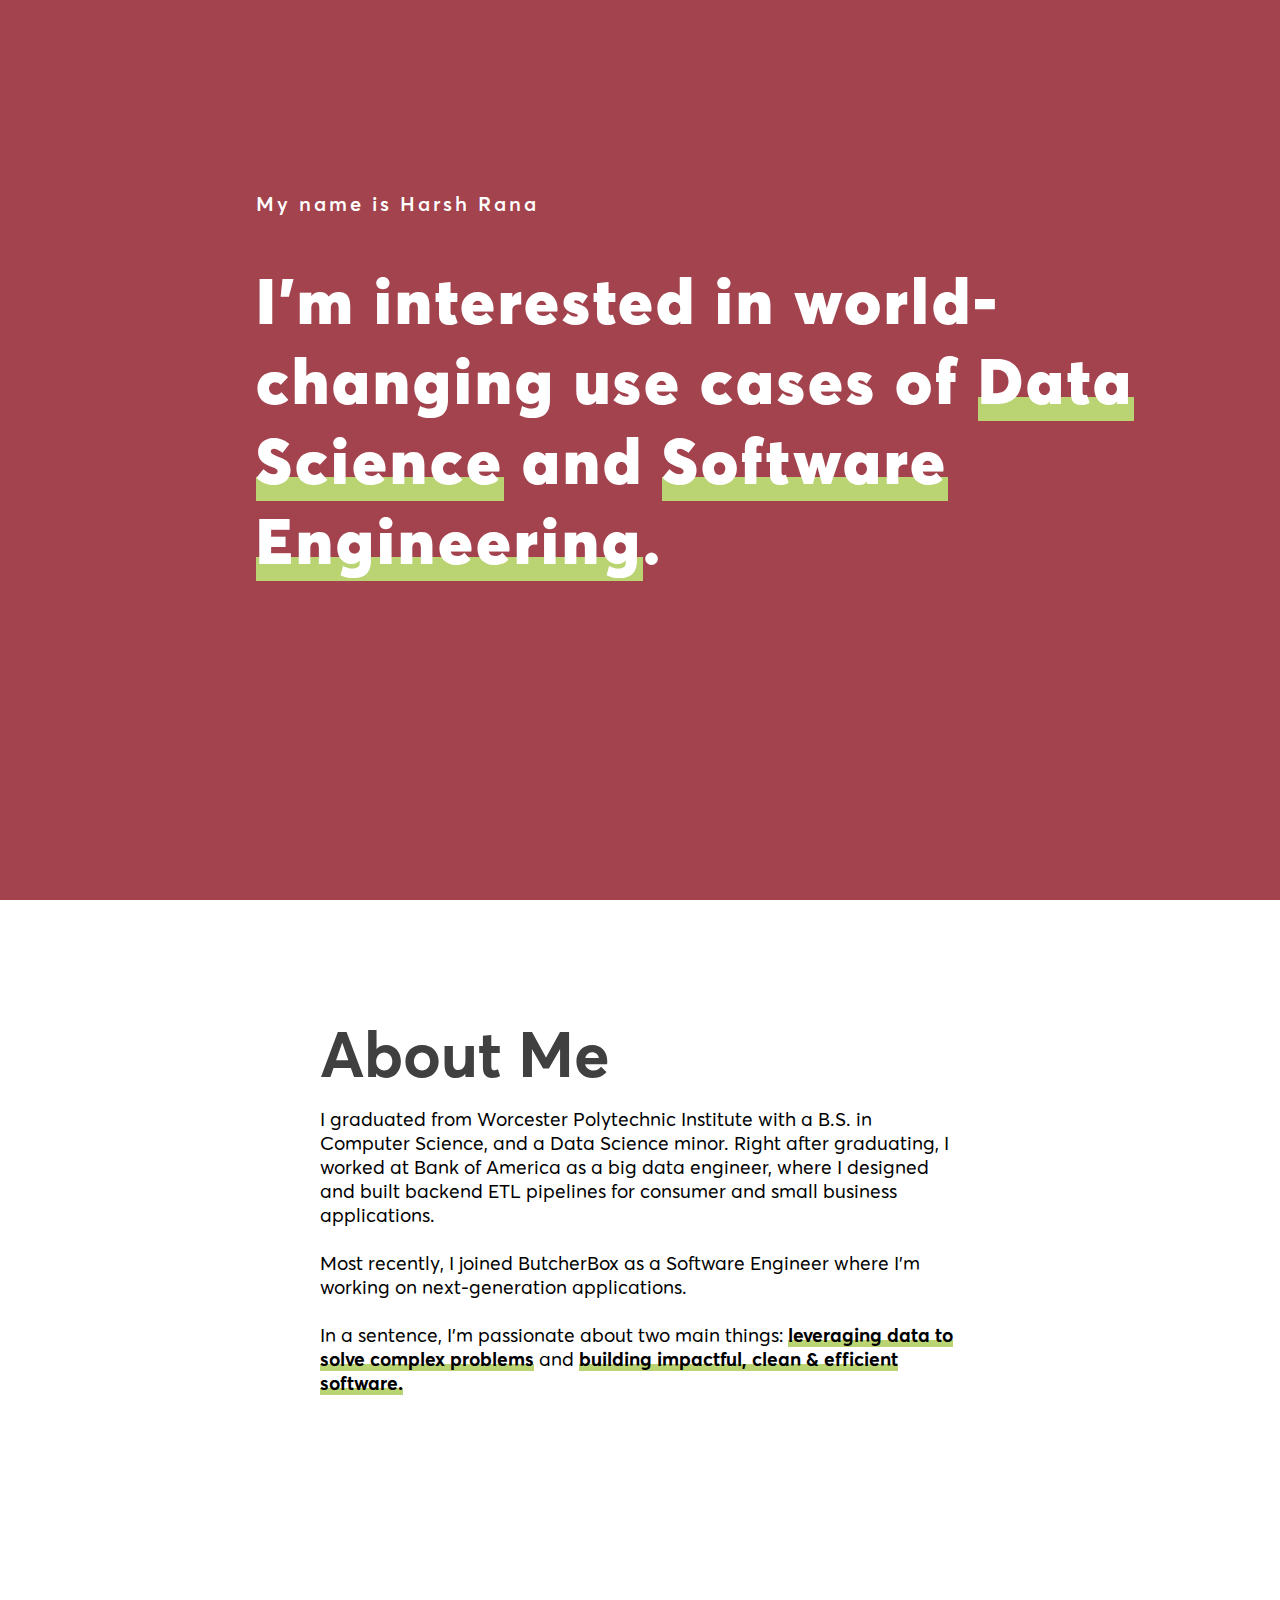
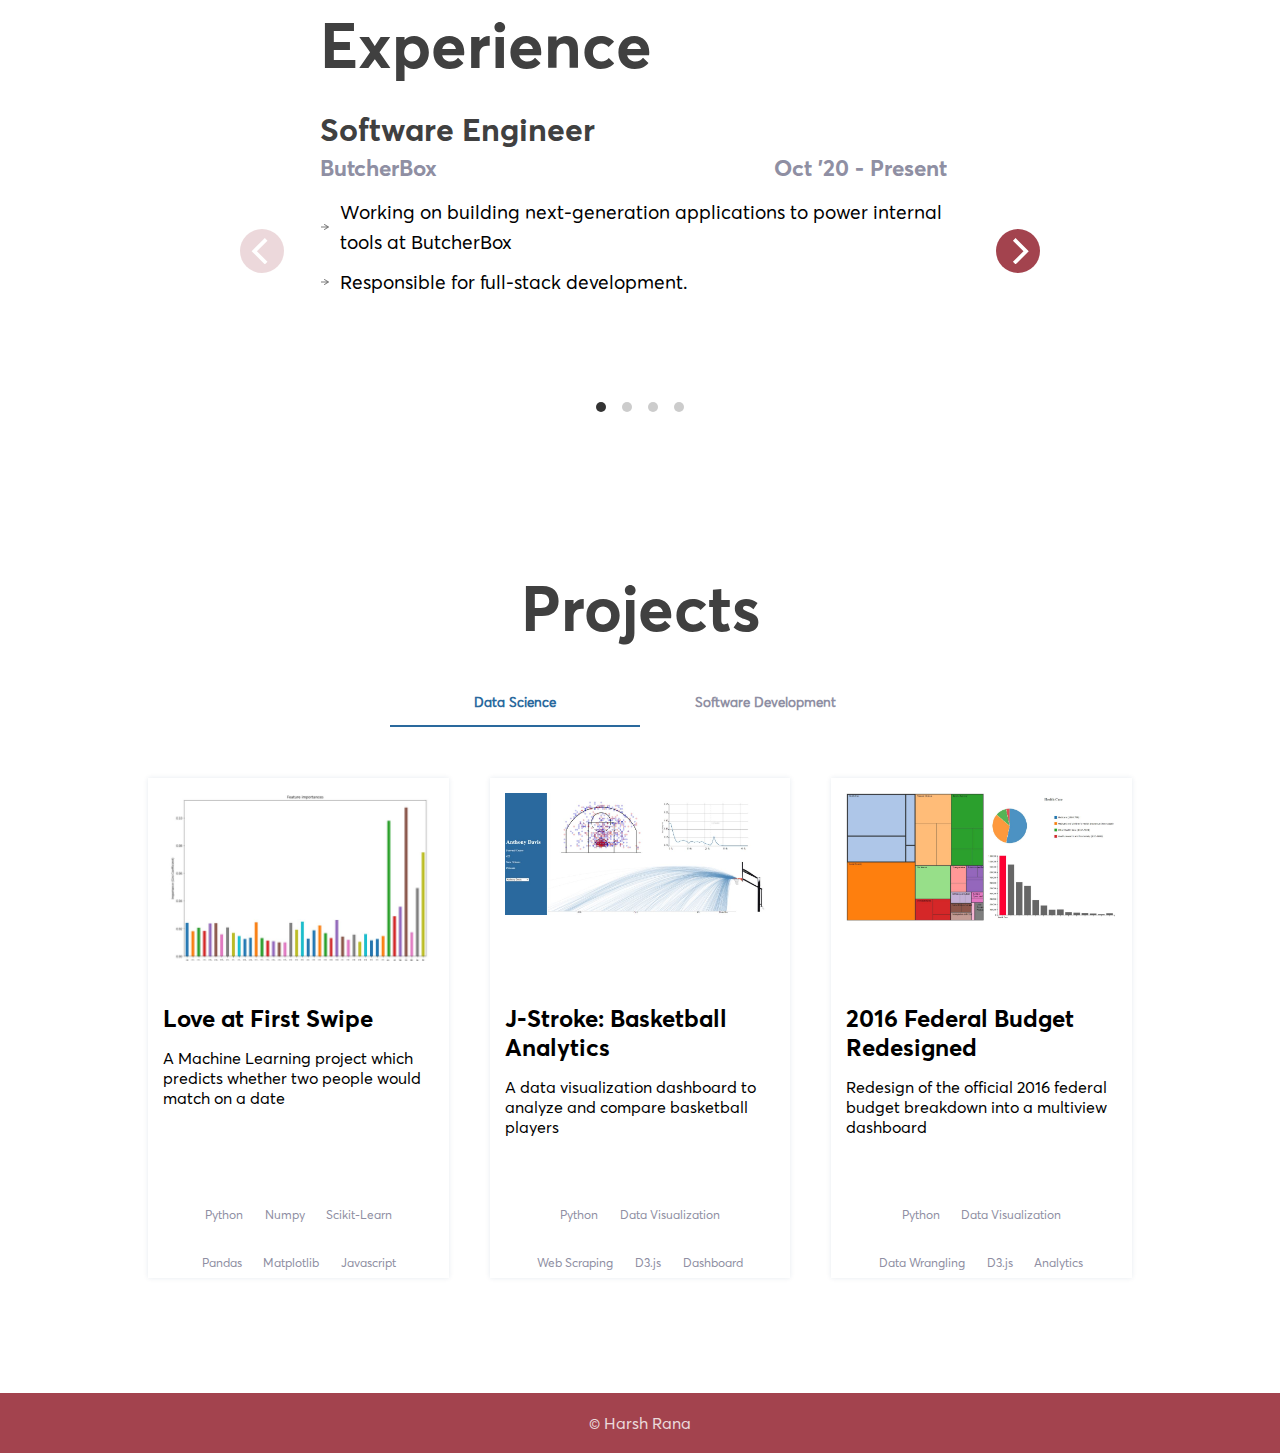
==== index.html @ 965a490b "adding infor to exp" ====
<!doctype html>
<html lang="en">

<head>
    <meta charset="utf-8">
    <meta name="viewport" content="width=device-width, initial-scale=1 , shrink-to-fit=no">
    <meta name="description" content="Personal portfolio website of Harsh Rana">
    <meta name="keywords" content="Harsh Rana">
    <meta name="author" content="Harsh Rana">
    <meta property="og:image" content="./img/harsh_circle_min.jpg">
    <link rel="icon" type="image/png" sizes="32x32" href="favicon-32x32.png">
    <link rel="icon" type="image/png" sizes="16x16" href="favicon-16x16.png">
    <title>
        Harsh Rana
    </title>
    <link rel="stylesheet" href="css/stylesheet.css" type="text/css">
    <link rel="stylesheet" href="css/styles.css" type="text/css">
    <link rel="stylesheet" href="./css/flickity.css" media="screen">

    <!-- Font awesome -->
    <link rel="stylesheet" href="https://use.fontawesome.com/releases/v5.2.0/css/all.css" integrity="sha384-hWVjflwFxL6sNzntih27bfxkr27PmbbK/iSvJ+a4+0owXq79v+lsFkW54bOGbiDQ" crossorigin="anonymous">

    <!-- Fonts -->
    <link href="https://fonts.googleapis.com/css?family=Oswald:300|Raleway&display=swap" rel="stylesheet">
</head>

<body>
    <div class="fixed-nav">
        <ul>
            <li>
                <a href="https://www.linkedin.com/in/harshrana1997/" target="_blank" rel="noopener" aria-label="Visit Harsh's LinkedIn">
                    <i class="fab fa-linkedin fa-icon"></i>
                </a>
            </li>
            <li>
                <a href="https://medium.com/@hr23232323" target="_blank" rel="noopener" aria-label="Visit Harsh's Medium page">
                    <i class="fab fa-medium fa-icon"></i>
                </a>
            </li>
            <li>
                <a href="https://github.com/hr23232323" target="_blank" rel="noopener" aria-label="Visit Harsh's Github page">
                    <i class="fab fa-github fa-icon"></i>
                </a>
            </li>
            <li>
                <a href="mailto:hrana@wpi.edu" target="_blank" rel="noopener" aria-label="Email Harsh">
                    <i class="fas fa-envelope fa-icon"></i>
                </a>
            </li>
        </ul>
    </div>

    <div class="landing-page">
        <div class="landing-content">
            <div class="landing-text">
                <h2>My name is Harsh Rana</h2>

                <h1>I'm interested in world-changing use cases of <span class="highlight-text">Data Science</span> and <span class="highlight-text">Software Engineering</span>.</h1>

            </div>
        </div>
    </div>
    <div class="main">
        <div class="section">
            <div class="content about-section-content">
                <div class="about-text">
                    <h1 class="section-header">About Me</h1>
                    <p>
                        I graduated from Worcester Polytechnic Institute with a B.S. in Computer Science, and a Data Science minor. Right after graduating, I worked at Bank of America as a big data engineer, where I designed and built backend ETL pipelines for consumer and small business applications.
                        <br><br>
                        Most recently, I joined ButcherBox as a Software Engineer where I'm working on next-generation applications. 
                        <br><br>
                        In a sentence, I'm passionate about two main things: <span class="highlight-text-2">leveraging data to solve complex problems</span> and <span class="highlight-text-2">building impactful, clean &amp; efficient software.</span>
                    </p>
                </div>
            </div>
        </div>


        <div class="section">
            <div class="content exp-section-content">
                <h1 class="section-header">Experience</h1>
                <div class="exp-content">
                    <div class="exp-right main-gallery">
                        <div id="exp-1" class="exp-text gallery-cell">
                            <h1>Software Engineer</h1>
                            <div class="job-subheader">
                                <div class="row">
                                    <h2>ButcherBox</h2>
                                </div>
                                <div class="row right">
                                    <h2>Oct '20 - Present</h2>
                                </div>
                            </div>
                            <ul class="custom-list-1">
                                <li>Working on building next-generation applications to power internal tools at ButcherBox</li>
                                <li>Responsible for full-stack development.</li>
                            </ul>
                            <br>
                        </div>
                        <div id="exp-1" class="exp-text gallery-cell">
                            <h1>Big Data Engineer</h1>
                            <div class="job-subheader">
                                <div class="row">
                                    <h2>Bank of America</h2>
                                </div>
                                <div class="row right">
                                    <h2>Jul '19 - Oct '20</h2>
                                </div>
                            </div>
                            <ul class="custom-list-1">
                                <li>Building near real-time and batch data ETL pipelines for public applications</li>
                                <li>Designing backend infrastructures for data volumes of upto 300GB/day</li>
                                <li>Day-to-day technologies: Hadoop, map-reduce, Hive, Sqoop, Spark and Oozie</li>
                            </ul>
                            <br>
                        </div>

                        <div id="exp-2" class="exp-text gallery-cell">
                            <h1>Full Stack Engineer</h1>
                            <div class="job-subheader">
                                <div class="row">
                                    <h2>Worcester Polytechnic Institute</h2>
                                </div>
                                <div class="row right">
                                    <h2>Oct '18 - Jun '19</h2>
                                </div>
                            </div>
                            <ul class="custom-list-1">
                                <li>Redesigned and developed the WPI Global Projects Map (GPM) which resulted in an annual cost decrease of >90%
                                </li>
                                <li>Engineered the backend architecture for a new internal project management tool
                            </ul>
                            <br>
                        </div>

                        <div id="exp-3" class="exp-text gallery-cell">
                            <h1>Systems R&amp;D Engineering Intern</h1>
                            <div class="job-subheader">
                                <div class="row">
                                    <h2>IPG Photonics</h2>
                                </div>
                                <div class="row right">
                                    <h2>May '18 - Aug '18</h2>
                                </div>
                            </div>
                            <ul class="custom-list-1">
                                <li>Modeled a high-interest R&amp;D project that helped cut down throughput time by over 11% and cost by 6%</li>
                                <li>Increased accessibility/usability of machine data by building a centralization tool</li>
                                <li>Built an automatic daily report system for upper management
                                </li>
                            </ul>
                        </div>
                    </div>
                </div>
            </div>
        </div>


        <div class="section">
            <div class="content project-section-content">
                <div class="project-header">
                    <div class="header-text">
                        <h1 class="section-header">Projects</h1>
                    </div>

                    <!--<label class="switch">
                        <input type="checkbox" checked onclick="project_switch()">
                        <div class="slider round">
                            <span class="sd project-options">Software Development</span>
                            <span class="ds project-options">Data Science</span>
                        </div>
                    </label>-->
                    <div class="project-btns">
                        <button class="ds project-options active">Data Science</button>
                        <button class="sd project-options inactive">Software Development</button>
                    </div>


                </div>

                <div class="project-carousel">
                    <div id="ds-projects-div" class="project-row">
                        <div class="project-tile ds-projects" onclick="window.open('https://hr23232323.github.io/love-at-first-swipe/', '_blank');">
                            <div class="project-image">
                                <div class="project-image-content">
                                    <img src="img/projects/love_swipe.JPG" alt="screenshot from data science project website">
                                </div>
                            </div>
                            <div class="project-text">
                                <div class="project-text-content">
                                    <h1>Love at First Swipe</h1>
                                    <p>A Machine Learning project which predicts whether two people would match on a date</p>
                                </div>
                            </div>
                            <div class="project-tags">
                                <div class="project-tags-content">
                                    <div class="tag">Python</div>
                                    <div class="tag">Numpy</div>
                                    <div class="tag">Scikit-Learn</div>
                                    <div class="tag">Pandas</div>
                                    <div class="tag">Matplotlib</div>
                                    <div class="tag">Javascript</div>
                                </div>
                            </div>
                        </div>
                        <div class="project-tile ds-projects" onclick="window.open('https://github.com/hr23232323/j_stroke', '_blank');">

                            <div class="project-image">
                                <div class="project-image-content">
                                    <img src="img/projects/j_stroke.JPG" alt="screenshot from J-stroke website">
                                </div>
                            </div>
                            <div class="project-text">
                                <div class="project-text-content">
                                    <h1>J-Stroke: Basketball Analytics</h1>
                                    <p>A data visualization dashboard to analyze and compare basketball players</p>
                                </div>
                            </div>
                            <div class="project-tags">
                                <div class="project-tags-content">
                                    <div class="tag">Python</div>
                                    <div class="tag">Data Visualization</div>
                                    <div class="tag">Web Scraping</div>
                                    <div class="tag">D3.js</div>
                                    <div class="tag">Dashboard</div>
                                </div>
                            </div>
                        </div>
                        <div class="project-tile ds-projects" onclick="window.open('https://github.com/hr23232323/fed_budget_remix', '_blank');">

                            <div class="project-image">
                                <div class="project-image-content">
                                    <img src="img/projects/fed_budget.JPG" alt="screenshot from budget redesigned project website">
                                </div>
                            </div>
                            <div class="project-text">
                                <div class="project-text-content">
                                    <h1>2016 Federal Budget Redesigned</h1>
                                    <p>Redesign of the official 2016 federal budget breakdown into a multiview dashboard</p>
                                </div>
                            </div>
                            <div class="project-tags">
                                <div class="project-tags-content">
                                    <div class="tag">Python</div>
                                    <div class="tag">Data Visualization</div>
                                    <div class="tag">Data Wrangling</div>
                                    <div class="tag">D3.js</div>
                                    <div class="tag">Analytics</div>
                                </div>
                            </div>
                        </div>
                    </div>

                    <div id="sd-projects-div" class="project-row">

                        <div class="project-tile sd-projects" onclick="window.open('https://projectcentersmap.wpi.edu/', '_blank');">
                            <div class="project-image">
                                <div class="project-image-content">
                                    <img src="img/projects/wpi_global_map.JPG" alt="WPI Global Project Map photo">
                                </div>
                            </div>
                            <div class="project-text">
                                <div class="project-text-content">
                                    <h1>WPI Global Projects Map</h1>
                                    <p>A web application which highlights WPI's project centers across the world</p>
                                </div>
                            </div>
                            <div class="project-tags">
                                <div class="project-tags-content">
                                    <div class="tag">HTML</div>
                                    <div class="tag">CSS</div>
                                    <div class="tag">JavaScript</div>
                                    <div class="tag">PHP</div>
                                </div>
                            </div>
                        </div>
                        <div class="project-tile sd-projects" onclick="window.open('https://wpi-exp.netlify.com/', '_blank');">
                            <div class="project-image">
                                <div class="project-image-content">
                                    <img src="img/projects/human_exp.JPG" alt="Screenshot from human-computer interaction experiment website">
                                </div>
                            </div>
                            <div class="project-text">
                                <div class="project-text-content">
                                    <h1>Human Perception Experiment</h1>
                                    <p>Recreation of Cleveland and McGill's experiment about human perception in data visualization</p>
                                </div>
                            </div>
                            <div class="project-tags">
                                <div class="project-tags-content">
                                    <div class="tag">HTML</div>
                                    <div class="tag">CSS</div>
                                    <div class="tag">JavaScript</div>
                                    <div class="tag">Python</div>
                                    <div class="tag">R</div>
                                    <div class="tag">D3.js</div>
                                    <div class="tag">Statistics</div>
                                </div>
                            </div>
                        </div>
                        <div class="project-tile sd-projects" onclick="window.open('https://github.com/hr23232323/WorkoutBuddy', '_blank');">

                            <div class="project-image">
                                <div class="project-image-content">
                                    <img src="img/projects/workout_buddy.JPG" alt="screenshot from workout buddy website">
                                </div>
                            </div>
                            <div class="project-text">
                                <div class="project-text-content">
                                    <h1>Workout Buddy</h1>
                                    <p>A website to help people create and keep track of workouts</p>
                                </div>
                            </div>
                            <div class="project-tags">
                                <div class="project-tags-content">
                                    <div class="tag">HTML</div>
                                    <div class="tag">CSS</div>
                                    <div class="tag">JavaScript</div>
                                    <div class="tag">NodeJS</div>
                                    <div class="tag">SQLite</div>
                                </div>
                            </div>
                        </div>
                    </div>


                </div>
            </div>
        </div>
        <div class="section footer">
            <p><span class="copy">&copy;</span> Harsh Rana </p>
        </div>


    </div>
</body>
<script src="./js/flickity.pkgd.min.js"></script>
<script src="./js/scripts_main.js"></script>

</html>
---- css/stylesheet.css ----
:root {
    /*  Colors   */
    --p-color: hsl(15, 89%, 60%);
    --p-color-d: hsl(15, 95%, 20%);
    --p-color-l: hsl(15, 80%, 80%);
    --p-color-d-m: hsl(15, 92%, 40%);
    --p-color-l-m: hsl(15, 85%, 70%);

    /*  Greys   */
    --p-grey: hsl(15, 5%, 60%);
    --p-grey-d: hsl(15, 6%, 20%);
    --p-grey-l: hsl(15, 3%, 80%);
    --p-grey-d-m: hsl(15, 6%, 40%);
    --p-grey-l-m: hsl(15, 4%, 70%);

    /*  Sizes  */
    --p-size: 16px;
    --p-size-b: 20px;
    --p-size-s: 12px;
    --p-size-b-m: 18px;
    --p-size-s-m: 14px;
    --p-size-b-2: 24px;
    --p-size-s-2: 10px;

    /*  REAL    */
    --text-primary: hsl(240, 10%, 20%);
    --text-primary: hsl(0, 0%, 25%);
    --text-blue: hsl(207, 58%, 39%);
    --text-secondary: hsl(240, 10%, 60%);
    --text-highlight: hsl(54, 94%, 64%);
    --text-highlight: hsl(76, 53%, 64%);
    --text-light: hsl(120, 50%, 100%);
    --text-hover: hsl(120, 50%, 70%);

    /*  BG  */
    --bg-primary: hsl(240, 10%, 100%);
    --bg-secondary: hsl(353, 42%, 45%);
    --bg-footer: hsla(353, 42%, 45%, 100%);
    --bg-light: hsl(240, 0%, 100%);
    --bg-grey: hsl(240, 10%, 80%);
}

@font-face {
    font-family: 'AvertaQuibi-Black';
    src: url('../static/AvertaQuibi-Black.woff2') format('woff2')
}

@font-face {
    font-family: 'AvertaQuibi-Bold';
    src: url('../static/AvertaQuibi-Bold.woff2') format('woff2')
}

@font-face {
    font-family: 'AvertaQuibi-Regular';
    src: url('../static/AvertaQuibi-Regular.woff2') format('woff2')
}

@font-face {
    font-family: 'AvertaQuibi-Semibold';
    src: url('../static/AvertaQuibi-Semibold.woff2') format('woff2')
}
---- css/styles.css ----
body,
* {
    margin: 0;
    font-family: 'AvertaQuibi-Regular', Helvetica, sans-serif;
    box-sizing: border-box;
}


h1,
h2,
h3,
h4,
h5,
h6 {
    font-family: 'AvertaQuibi-Bold', Helvetica, sans-serif;
}


/* -------------------------------------------Basic Layouting*/

.main {
    display: flex;
    flex-direction: column;
    height: 100%;
}

.landing-page {
    height: 100vh;
    width: 100%;
    display: flex;
    flex-direction: row;
}

.section {
    width: 100%;
    display: flex;
    flex-direction: row;
}

.landing-content {
    flex-basis: 0;
    flex-grow: 4;
    display: flex;
    flex-direction: column;
    background-color: var(--bg-secondary);
}

.content {
    width: 70%;
    margin: 0 auto;
    margin-bottom: 100px;
    /*box-shadow: 12px 12px 0px -6px hsl(210, 91%, 22%);*/
}


/* -------------------------------------------Landing Image*/
.landing-image {
    display: none;
    flex-basis: 0;
    flex-grow: 1;
    text-align: right;
}

.landing-image img {
    height: 100%;
}

/* -------------------------------------------Landing Text*/


.landing-text {
    width: 70%;
    margin: auto auto;
    margin-left: 20%;
    padding-bottom: 10%;
}


.landing-text h1 {
    font-size: 4rem;
    color: var(--text-light);
    font-family: 'AvertaQuibi-Black', sans-serif;
    letter-spacing: 3px;
}

.landing-text h2 {
    font-size: 20px;
    color: var(--text-light);
    letter-spacing: 3px;
    margin-bottom: 5%;
    font-family: 'AvertaQuibi-Semibold', sans-serif;
}

.highlight-text {
    display: inline;
    background-image: linear-gradient(var(--bg-secondary) 70%, var(--text-highlight) 30%);
    font-family: 'AvertaQuibi-Black', sans-serif;

}

.highlight-text-2 {
    display: inline;
    background-image: linear-gradient(var(--bg-primary) 70%, var(--text-highlight) 30%);
    font-family: 'AvertaQuibi-Bold', sans-serif;

}



/* -------------------------------------------Fixed Nav*/

.fixed-nav {
    position: fixed;
    height: 100vh;
    bottom: 0;
    left: 50px;
    /*Vertical Centering*/
    display: flex;
    flex-direction: column;
    z-index: 10000;
}

.fixed-nav ul {
    list-style-type: none;
    margin: auto;
    padding: 0;
}


.fixed-nav ul li {
    font-size: 24px;
    margin: 5px;
    margin-bottom: 30px;
    margin-top: 30px;
}

.fixed-nav ul li:hover {
    transition: 0.2s linear;
    transform: translatey(-3px);
}

.fixed-nav ul li a {
    color: var(--bg-primary);
    text-decoration: none;
}

.fixed-nav ul li:hover a {
    color: var(--text-hover);
}


/* ------------------------------------------- Common Sections Visuals */
.section {
    background-color: var(--bg-primary);
}

.content {
    background-color: var(--bg-light);
    padding: 5% 10%;
}


.section-header {
    color: var(--text-primary);
    margin-bottom: 1%;
    padding-bottom: 1%;
    font-size: 4rem;
}


/* ------------------------------------------- About Section */


.about-section-content {
    margin-top: 50px;
    display: flex;
    flex-direction: column;
    align-items: center;
    justify-content: center;
    margin-bottom: 50px;
}

.about-image {
    height: 300px;
    flex-basis: 0;
    flex-grow: 1;
    display: flex;
    align-items: center;
    justify-content: center;
    margin-left: 10%;
    margin-right: -100px;
}

.about-image img {
    width: 300px;
    border-radius: 50%;
}


.about-text {
    flex-basis: 0;
    flex-grow: 3;
}

.about-text p {
    padding-bottom: 5%;
    font-size: 1.2rem;
}

.about-lists {
    display: flex;
    flex-direction: row;
}

.about-word-cloud {
    display: flex;
    align-items: center;
    justify-content: center;
    flex-basis: 0;
    flex-grow: 2;
}

.about-word-cloud img {
    width: 100%;
}

.list {
    flex-basis: 0;
    flex-grow: 1;
}

.custom-list {
    list-style: none;
    padding-left: 0;
}

.custom-list li {
    position: relative;
    padding-left: 20px;
    line-height: 30px;
}

.custom-list li:before {
    content: '';
    width: 10px;
    height: 10px;
    position: absolute;
    background-image: url('../img/bullet_4.png');
    background-size: cover;
    background-position: center;
    left: 0;
    top: 50%;
    transform: translateY(-50%);
}

.custom-list-1 {
    list-style: none;
    padding-left: 0;
}

.custom-list-1 li {
    position: relative;
    padding-left: 20px;
    line-height: 30px;
}

.custom-list-1 li:before {
    content: '';
    width: 10px;
    height: 10px;
    position: absolute;
    background-image: url('../img/bullet_4.png');
    background-size: cover;
    background-position: center;
    left: 0;
    top: 50%;
    transform: translateY(-50%);
}





/* ------------------------------------------- Experience Section */


.exp-content {
    display: flex;
    flex-direction: row;
    justify-content: center;
    align-content: center;
}

.exp-section-content {}

.exp-left {
    flex-basis: 0;
    flex-grow: 3;
    display: flex;
}


.exp-right {
    flex-basis: 0;
    flex-grow: 7;
    transition: all 1s;
    padding: 2% 2% 2% 0;
}


.exp-text h1 {
    color: var(--text-primary);
    margin-bottom: 5px;
}

.exp-text h2 {
    color: var(--text-secondary);
    font-weight: normal;
}

.job-subheader {
    display: flex;
    flex-direction: row;
    margin-bottom: 15px;
}

.job-subheader .row {
    flex-basis: 0;
    flex-grow: 1;
}

.job-subheader .right {
    text-align: right;

}

.job-subheader .row h2 {
    font-size: 1.4em;
}



.exp-list {
    list-style: none;
    padding: 0;
    height: 100%;
}

#list-mobile {
    display: none;
}

#list-mobile li {
    display: inline;
}

.exp-list li {
    margin: 33% 0;
    list-style-type: none;
    color: var(--bg-grey);
    cursor: pointer;
    transition: transform .3s ease-out;
    padding-left: 5px;
}

.exp-list li.active {
    font-weight: bold;
    color: var(--text-secondary);
    transform: scale(1.1);
    border-left: solid 2px var(--text-secondary);
}

.exp-list li:not(.active):hover {
    color: var(--text-secondary);
    padding-left: 4px;
    border-left: solid 1px var(--text-secondary);
}


.exp-text {
    transition: opacity 1s;
    overflow: hidden;
    width: 100%;
}

.exp-text.inactive {
    height: 0;
    opacity: 0;
    position: absolute;
    left: 9999px;
}

.exp-text li {
    margin-bottom: 10px;
}

.exp-content .flickity-button {
    background-color: var(--bg-secondary);
    color: var(--text-light);
}

.exp-content .flickity-button:hover {
    background-color: var(--bg-secondary);
    color: var(--text-light);
    opacity: 0.9;
}

.custom-list-1 {
    font-size: 1.2rem;
}

/* ------------------------------------------- Project Section */

.project-header .section-header {
    margin-bottom: 2%;
}

.project-section-content {
    width: 100%;
    background-color: var(--bg-primary);
    margin-bottom: 0;
    overflow-x: hidden;
    padding-top: 0;
}

.project-header {
    text-align: center;
}

.header-text {
    display: flex;
    flex-direction: row;
    justify-content: center;
    align-content: center;
}


.project-row {
    display: flex;
    flex-direction: row;
    width: 100%;
}

.project-tile {
    flex-basis: 0;
    flex-grow: 1;
    margin: 5% 2%;
    display: flex;
    flex-direction: column;
    box-sizing: border-box;
    background: var(--bg-light);
    box-shadow: 0px 0px 5px 0px hsla(210, 91%, 22%, 0.1);
    height: 500px;
    cursor: pointer;
}

.project-tile:hover {
    box-shadow: 0px 0px 7px 5px hsla(210, 91%, 22%, 0.1);
}


.project-image {
    flex-basis: 0;
    flex-grow: 4;
    min-height: 0;
}

.project-text {
    flex-basis: 0;
    flex-grow: 4;
    min-height: 0;
}

.project-tags {
    flex-basis: 0;
    flex-grow: 1.5;
    min-height: 0;
    display: flex;
    flex-direction: row;
    justify-content: center;
    align-content: center;
}

.project-image-content {
    max-height: 80%;
    margin: 5%;
    overflow-y: hidden;
}

.project-text-content {
    padding: 5%;
}

.project-text-content h1 {
    font-size: 1.5em;
    margin-bottom: 15px;
}

.project-text-content p {
    margin-bottom: 2%;
}


.project-image img {
    max-width: 100%;
}


.project-tags-content {
    display: flex;
    flex-direction: row;
    flex-flow: row wrap;
    width: 90%;
    align-items: center;
    align-content: space-between;
    justify-content: center;
}

.tag {
    padding: 2% 3%;
    margin: 1%;
    border-radius: 15px;
    text-align: center;
    color: var(--text-secondary);
    font-size: 12px;
    box-sizing: border-box;
}

.tag:hover {
    background: var(--bg-grey);
    color: var(--text-light);
    cursor: default;
}

.help-text {
    justify-content: center;
    text-align: center;
    color: var(--text-secondary);
}


/*--------------PROJECT SWITCH-----------------*/

.project-btns {
    font-size: 0;
}

button:focus {
    outline: 0;
}

.project-btns button {
    background-color: var(--bg-primary);
    border: none;
    color: var(--text-secondary);
    padding: 15px;
    width: 250px;
    text-align: center;
    text-decoration: none;
    border-bottom: solid 2px var(--bg-primary);
    transition: all 0.2s;
    font-weight: bold;
}

.project-btns .inactive:hover {
    color: var(--p-grey-l-m);
    cursor: pointer;
}

.project-btns .active {
    background-color: var(--bg-primary);
    color: var(--text-blue);
    border-bottom: solid 2px var(--text-blue);
}



/*-----------------Div Setup-------------*/
.project-carousel {
    display: flex;
    flex-direction: row;
    width: 200%;
}

#sd-projects-div {
    transform: translateX(200%);
}

/*------------------FOOTER----------------*/
.footer {
    align-items: center;
    justify-content: center;
    flex-direction: column;
    background-color: var(--bg-footer);
    color: var(--text-light);

}

.footer p {
    margin: 20px;
    opacity: 80%;
}

.footer .copy {
    font-size: 16px;
}




/*--------------------------------- MOBILE ---------------------*/


@media screen and (max-width:500px) {

    /*---------NAV------------*/
    .fixed-nav {
        left: 15px;
    }

    .fixed-nav ul li {
        font-size: 16px;
    }

    /*---------Landing------------*/
    .landing-text {
        width: 75%;
        margin-left: 18%;
    }

    .landing-text h2 {
        font-size: 1rem;
    }

    .landing-text h1 {
        font-size: 2.4rem;
        letter-spacing: 1px;
    }

    .section-header {
        font-size: 2.2rem;
    }

    /*--------About---------------*/
    .about-section-content {
        padding: 5% 5%;
        flex-direction: column;
        margin-top: 100px;
    }

    .about-text {
        order: 2;
    }

    .about-image {
        order: 1;
        margin: 0;
        margin-top: -100px;
        display: block;
    }

    .about-image img {
        width: 200px;
    }

    .about-lists {
        flex-direction: column;
    }

    .list {
        box-sizing: border-box;
        padding: 1%;
    }

    .custom-list li {
        line-height: 20px;
        margin-bottom: 15px;
    }

    /*---------Experience*/
    .exp-section-content {
        width: 100%;
        padding: 5% 16%;
    }

    .exp-left {
        display: block;
    }

    .exp-right {
        padding: 0%;
    }

    .exp-content {
        display: flex;
        flex-direction: column;
    }

    #list-wide {
        display: none;
    }

    #list-mobile {
        display: flex;
        flex-direction: row;
        width: 100%;
        margin: 10px 0;
    }

    #list-mobile li {
        flex-basis: 0;
        flex-grow: 1;
        margin: 10px 0;
        text-align: center;
        font-size: 1.5em;
        padding-left: 0px;
        padding-bottom: 10px;
        transition: font-size 0.5s;
    }


    #list-mobile li.active {
        border-left: none;
        border-bottom: solid 2px var(--text-secondary);
        transform: none;
    }

    #list-mobile li:not(.active):hover {
        border-left: none;
        border-bottom: solid 1px var(--text-secondary);
    }

    .job-subheader .row h2 {
        font-size: 1.1em;
    }

    .exp-text h1 {
        font-weight: normal;
        font-size: 1.5em;
    }

    .exp-content .flickity-prev-next-button.previous {
        display: none;
    }

    .exp-content .flickity-prev-next-button.next {
        display: none;
    }


    /*-----Projects------*/
    .project-carousel {
        height: 1500px;
    }

    .project-row {
        flex-direction: column;
    }

    .project-tile {
        margin: 5% 5%;
    }

    .project-btns button {
        width: 100px;
    }


}
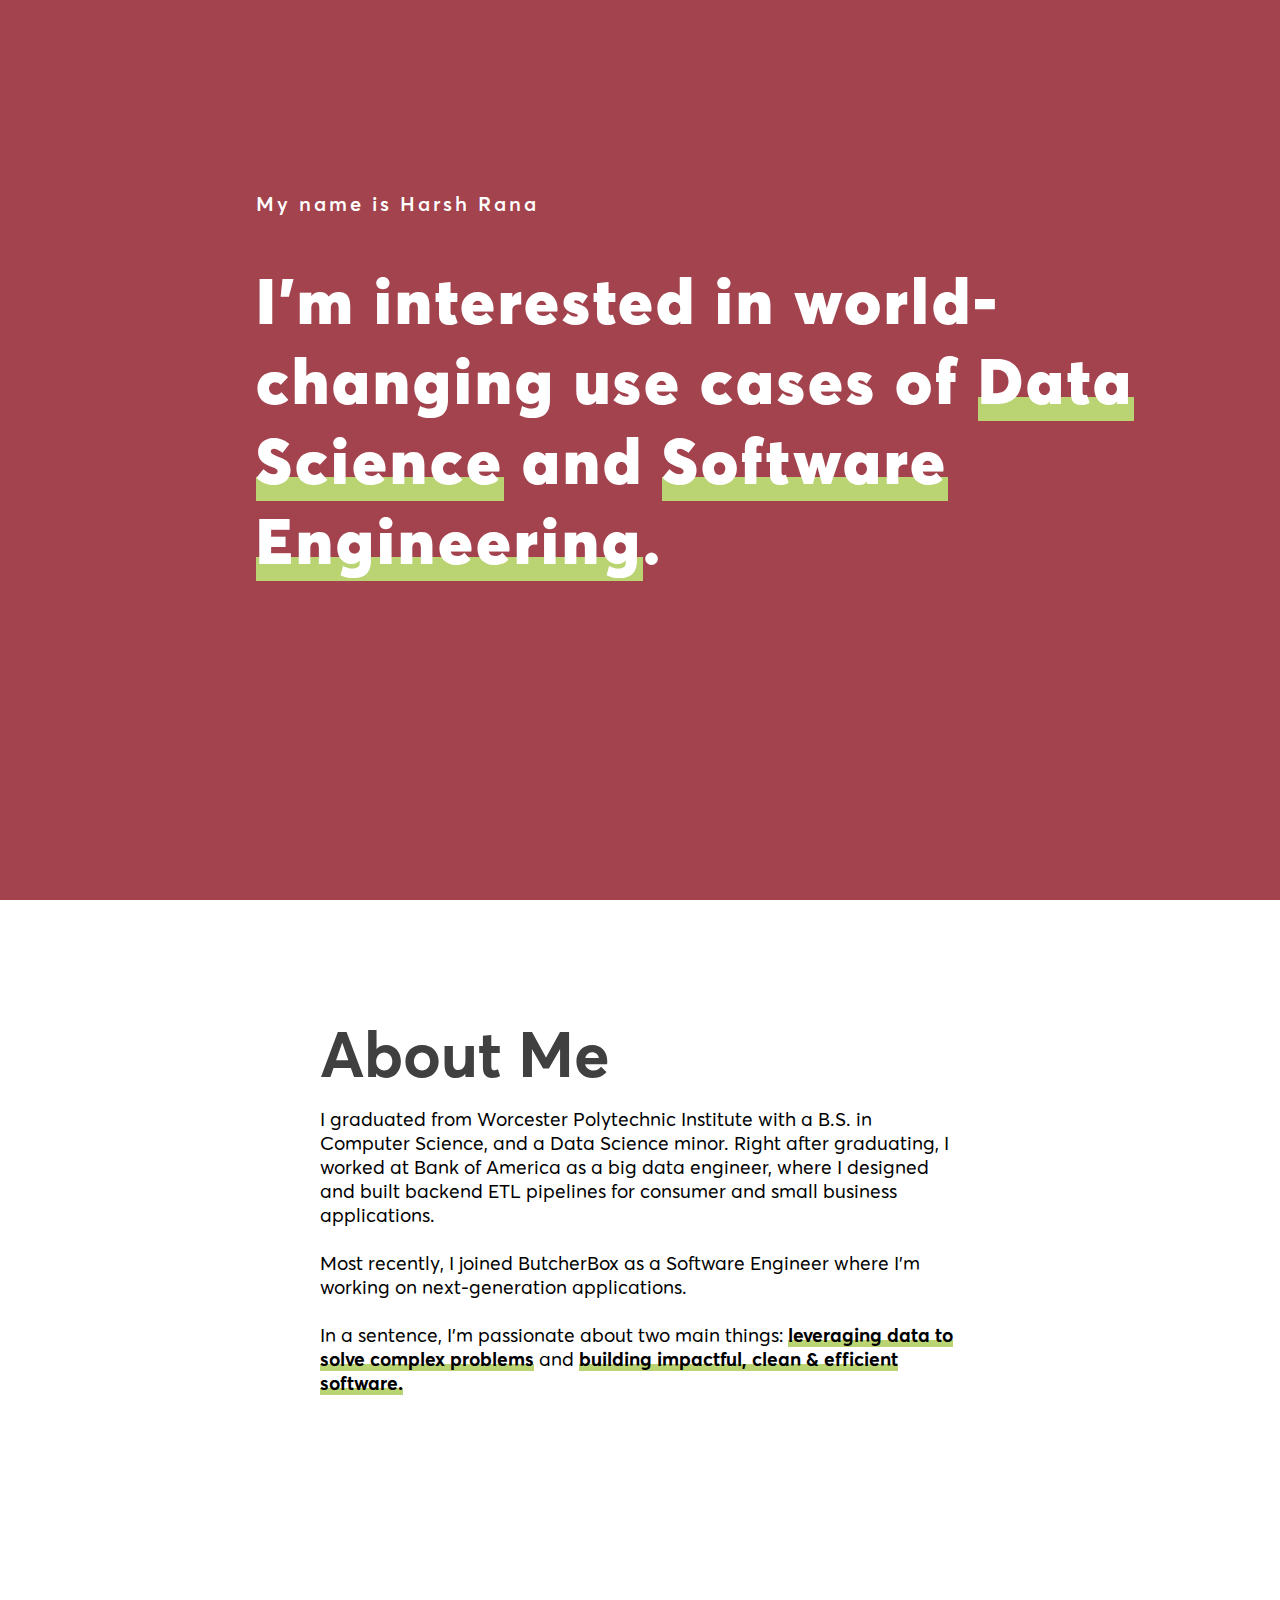
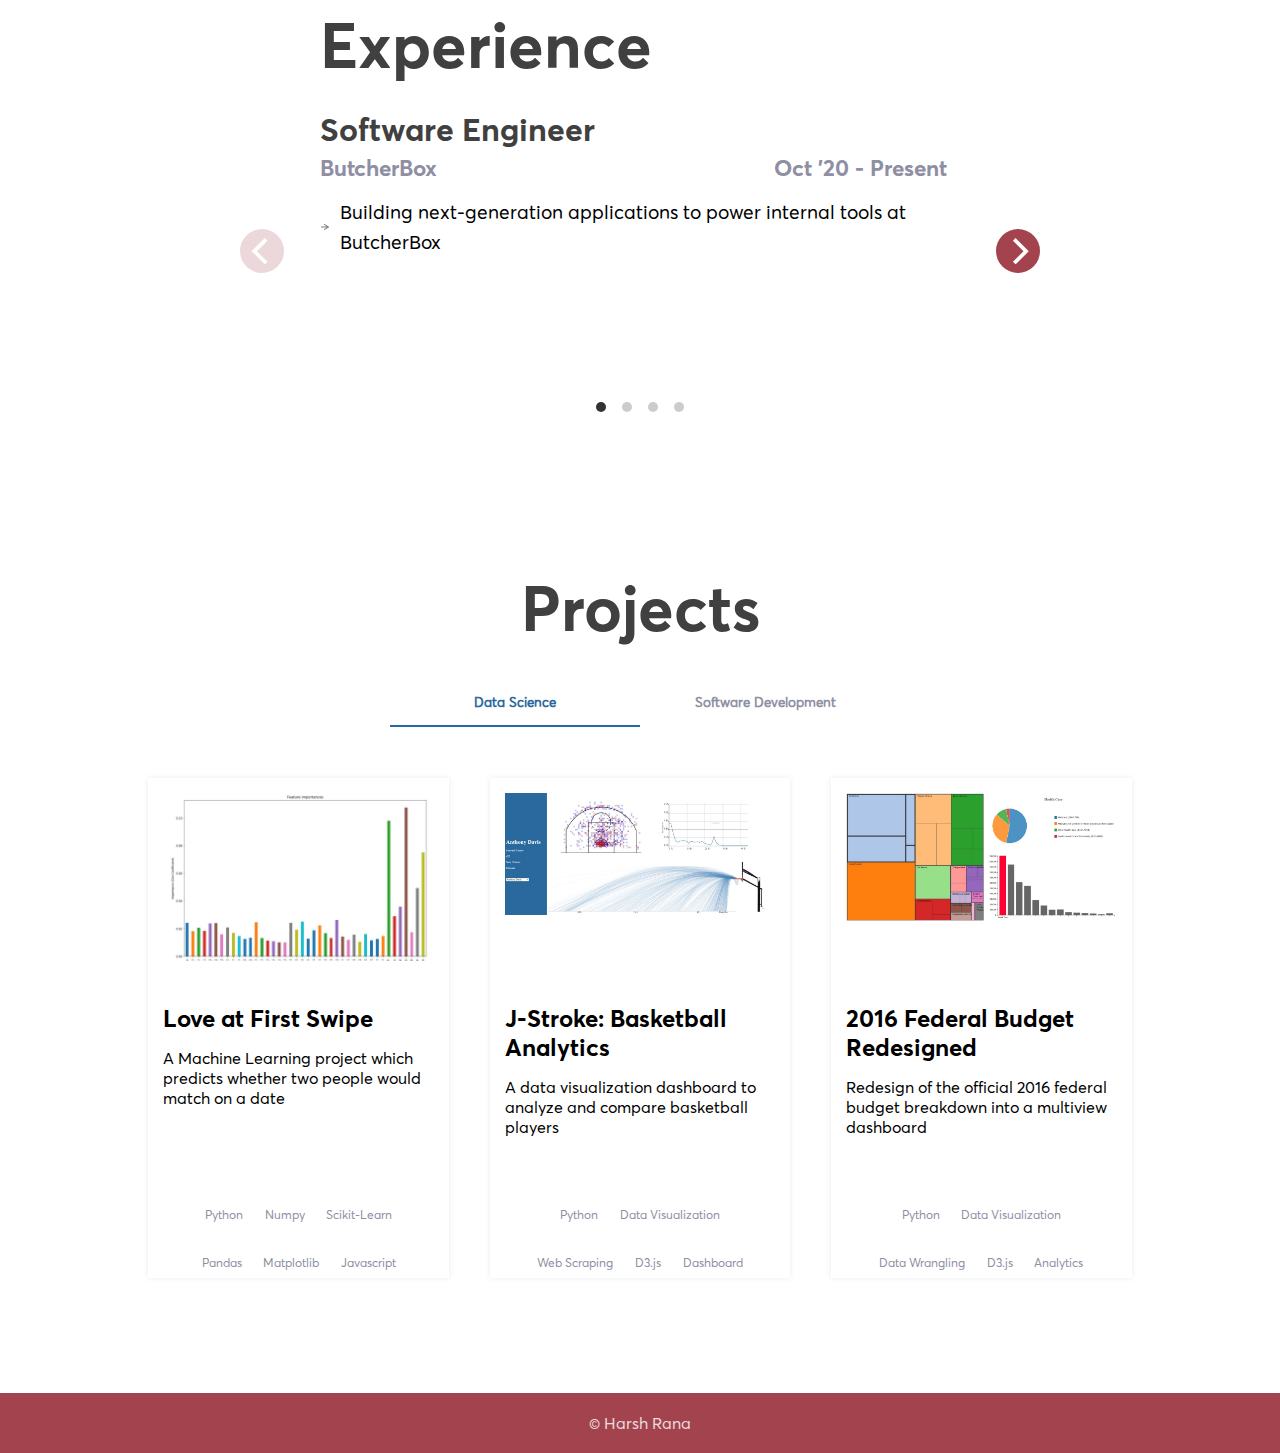
==== commit 03ab5710: "finished exp" ====
--- a/index.html
+++ b/index.html
@@ -93,8 +93,7 @@
                                 </div>
                             </div>
                             <ul class="custom-list-1">
-                                <li>Working on building next-generation applications to power internal tools at ButcherBox</li>
-                                <li>Responsible for full-stack development.</li>
+                                <li>Building next-generation applications to power internal tools at ButcherBox</li>
                             </ul>
                             <br>
                         </div>
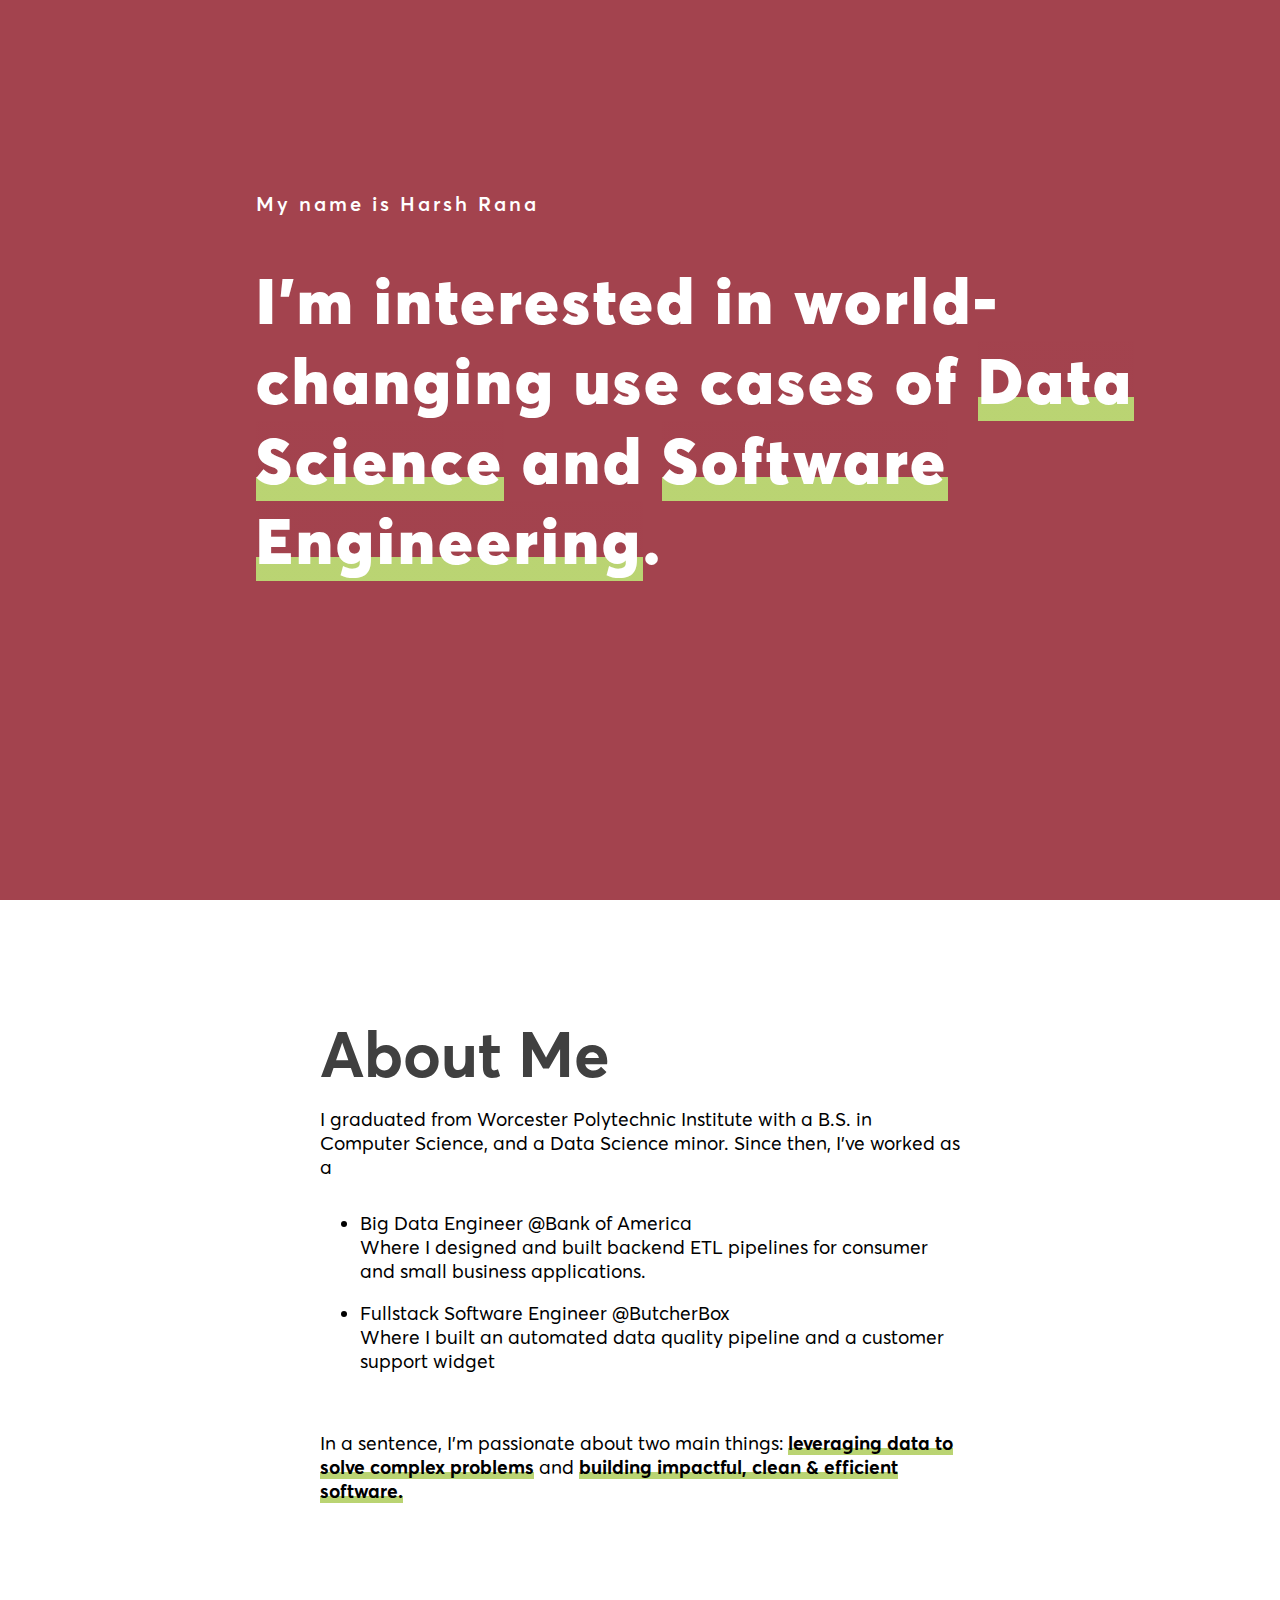
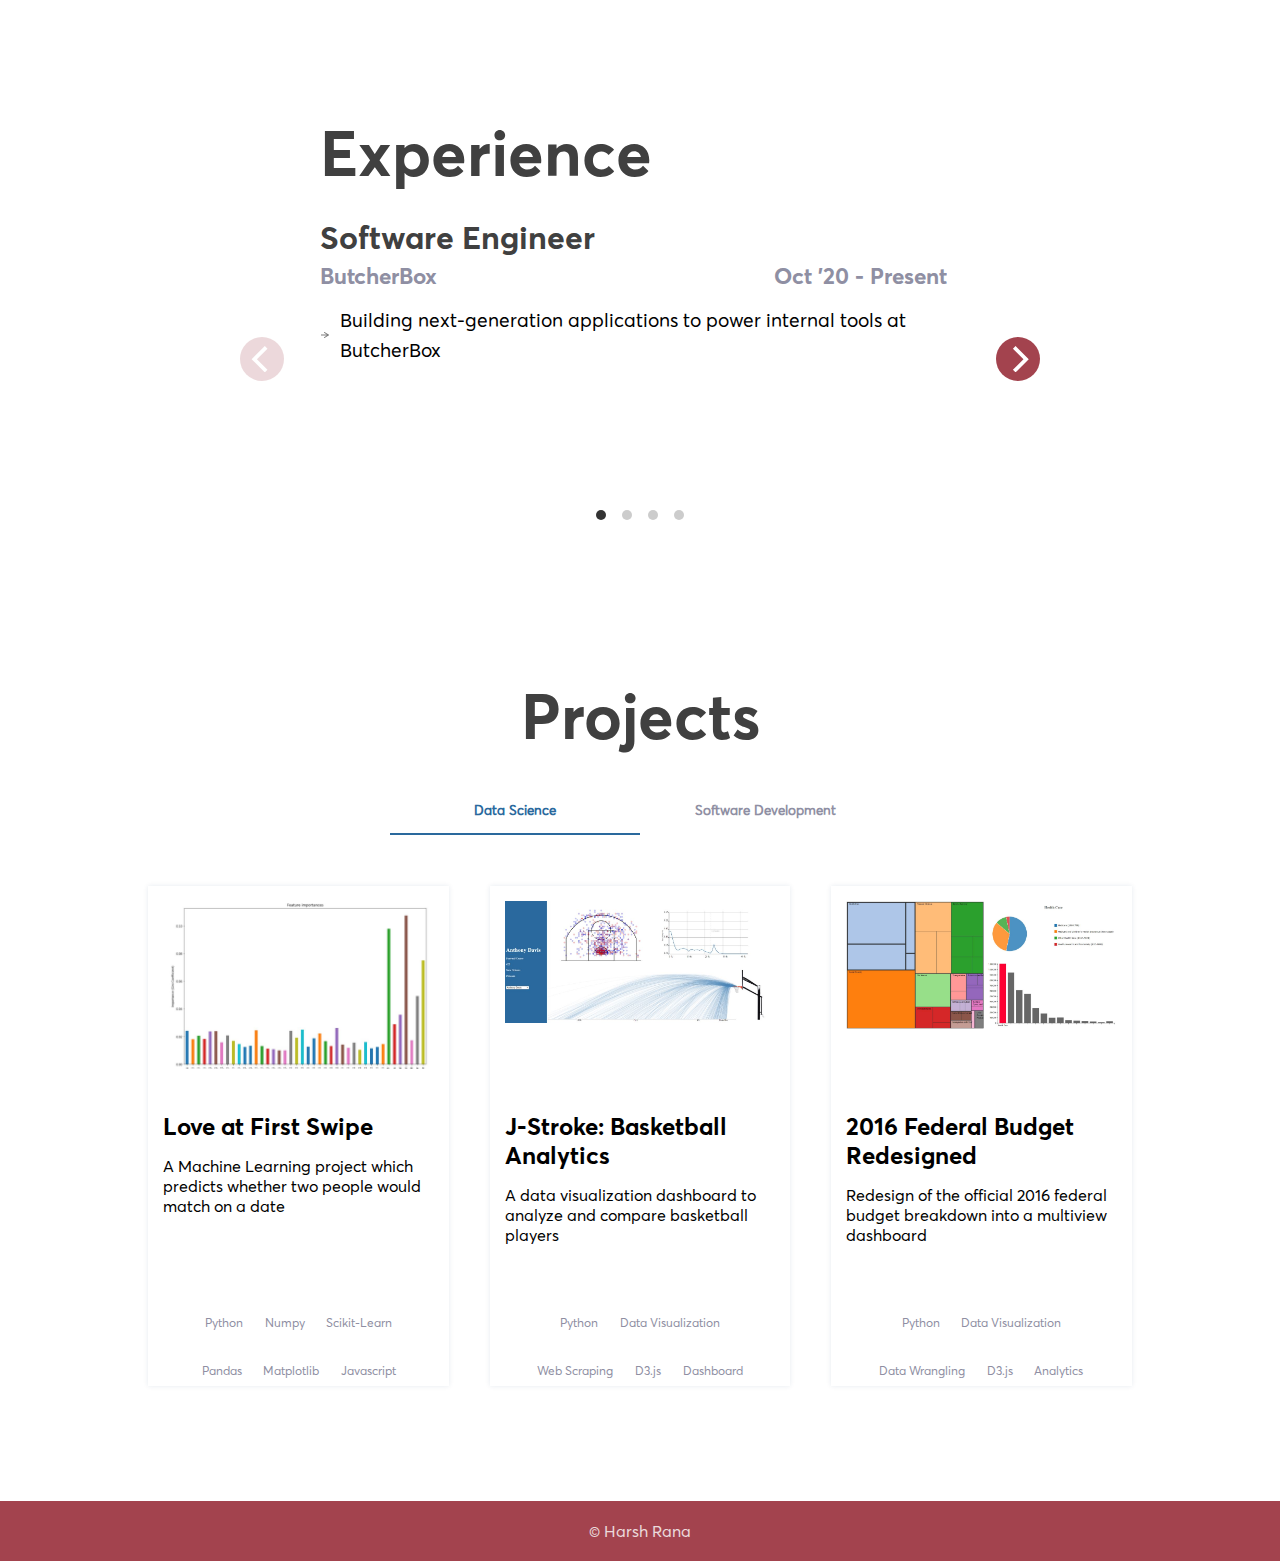
==== commit 43820ef1: "playing around with the about section" ====
--- a/index.html
+++ b/index.html
@@ -66,10 +66,21 @@
                 <div class="about-text">
                     <h1 class="section-header">About Me</h1>
                     <p>
-                        I graduated from Worcester Polytechnic Institute with a B.S. in Computer Science, and a Data Science minor. Right after graduating, I worked at Bank of America as a big data engineer, where I designed and built backend ETL pipelines for consumer and small business applications.
+                        I graduated from Worcester Polytechnic Institute with a B.S. in Computer Science, and a Data Science minor. Since then, I've worked as a </p>
+                        <ul>
+                            <li>
+                                <span class="job-title">Big Data Engineer</span> @<span class="job-company">Bank of America</span> 
+                                <br>
+                                Where I designed and built backend ETL pipelines for consumer and small business applications.
+                            </li>
+                            <li>
+                                <span class="job-title">Fullstack Software Engineer</span> @<span class="job-company">ButcherBox</span> 
+                                <br>
+                                Where I built an automated data quality pipeline and a customer support widget
+                            </li>
+                        </ul>
                         <br><br>
-                        Most recently, I joined ButcherBox as a Software Engineer where I'm working on next-generation applications. 
-                        <br><br>
+                        <p>
                         In a sentence, I'm passionate about two main things: <span class="highlight-text-2">leveraging data to solve complex problems</span> and <span class="highlight-text-2">building impactful, clean &amp; efficient software.</span>
                     </p>
                 </div>
--- a/css/styles.css
+++ b/css/styles.css
@@ -204,6 +204,11 @@
 
 .about-text p {
     padding-bottom: 5%;
+    font-size: 1.2rem;
+}
+
+.about-text li {
+    padding-bottom: 3%;
     font-size: 1.2rem;
 }
 
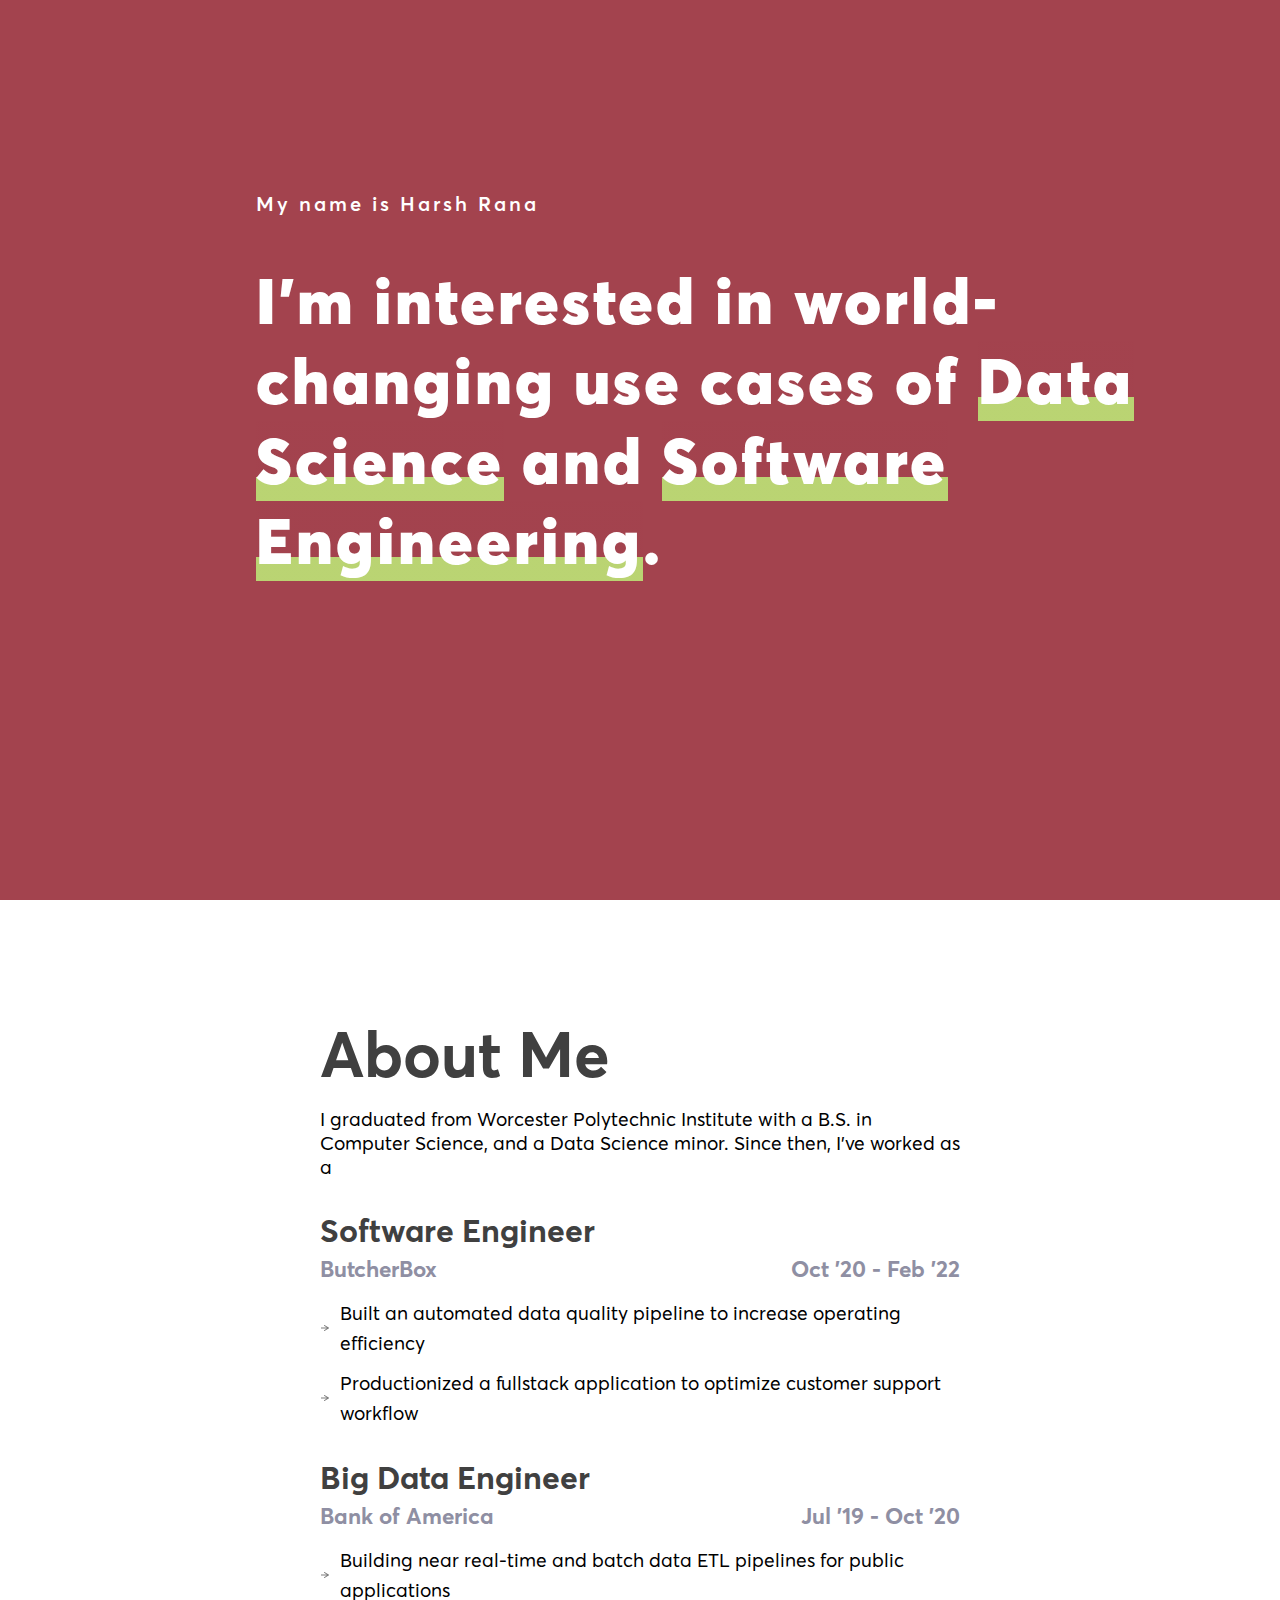
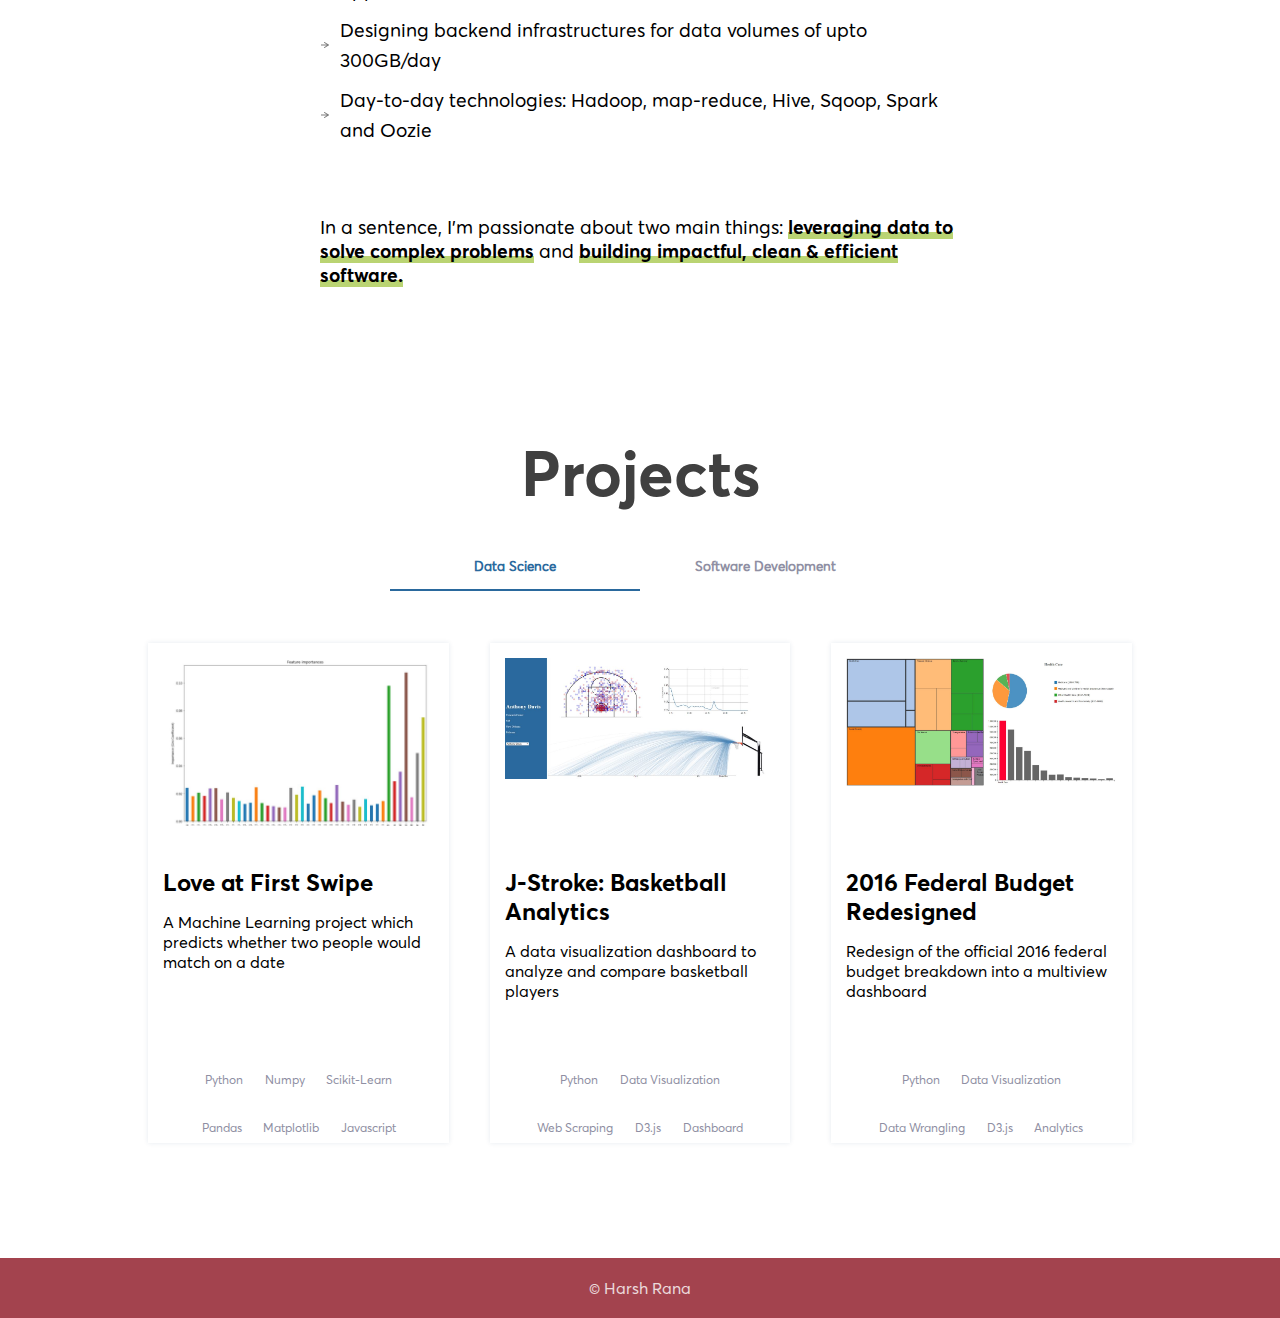
==== commit 6095dc2d: "some cleanup and consolidation" ====
--- a/index.html
+++ b/index.html
@@ -64,51 +64,31 @@
         <div class="section">
             <div class="content about-section-content">
                 <div class="about-text">
-                    <h1 class="section-header">About Me</h1>
-                    <p>
-                        I graduated from Worcester Polytechnic Institute with a B.S. in Computer Science, and a Data Science minor. Since then, I've worked as a </p>
-                        <ul>
-                            <li>
-                                <span class="job-title">Big Data Engineer</span> @<span class="job-company">Bank of America</span> 
-                                <br>
-                                Where I designed and built backend ETL pipelines for consumer and small business applications.
-                            </li>
-                            <li>
-                                <span class="job-title">Fullstack Software Engineer</span> @<span class="job-company">ButcherBox</span> 
-                                <br>
-                                Where I built an automated data quality pipeline and a customer support widget
-                            </li>
-                        </ul>
-                        <br><br>
+                    <div class="narrow-section">
+                        <h1 class="section-header">About Me</h1>
                         <p>
-                        In a sentence, I'm passionate about two main things: <span class="highlight-text-2">leveraging data to solve complex problems</span> and <span class="highlight-text-2">building impactful, clean &amp; efficient software.</span>
-                    </p>
-                </div>
-            </div>
-        </div>
-
-
-        <div class="section">
-            <div class="content exp-section-content">
-                <h1 class="section-header">Experience</h1>
-                <div class="exp-content">
-                    <div class="exp-right main-gallery">
-                        <div id="exp-1" class="exp-text gallery-cell">
+                            I graduated from Worcester Polytechnic Institute with a B.S. in Computer Science, and a Data Science minor. Since then, I've worked as a </p>
+                    </div>
+
+                        <div id="exp-1" class="exp-text">
                             <h1>Software Engineer</h1>
                             <div class="job-subheader">
                                 <div class="row">
                                     <h2>ButcherBox</h2>
                                 </div>
                                 <div class="row right">
-                                    <h2>Oct '20 - Present</h2>
+                                    <h2>Oct '20 - Feb '22</h2>
                                 </div>
                             </div>
                             <ul class="custom-list-1">
-                                <li>Building next-generation applications to power internal tools at ButcherBox</li>
+                                <li>Built an automated data quality pipeline to increase operating efficiency</li>
+                                <li>Productionized a fullstack application to optimize customer support workflow</li>
                             </ul>
                             <br>
                         </div>
-                        <div id="exp-1" class="exp-text gallery-cell">
+
+
+                        <div id="exp-1" class="exp-text">
                             <h1>Big Data Engineer</h1>
                             <div class="job-subheader">
                                 <div class="row">
@@ -125,46 +105,18 @@
                             </ul>
                             <br>
                         </div>
-
-                        <div id="exp-2" class="exp-text gallery-cell">
-                            <h1>Full Stack Engineer</h1>
-                            <div class="job-subheader">
-                                <div class="row">
-                                    <h2>Worcester Polytechnic Institute</h2>
-                                </div>
-                                <div class="row right">
-                                    <h2>Oct '18 - Jun '19</h2>
-                                </div>
-                            </div>
-                            <ul class="custom-list-1">
-                                <li>Redesigned and developed the WPI Global Projects Map (GPM) which resulted in an annual cost decrease of >90%
-                                </li>
-                                <li>Engineered the backend architecture for a new internal project management tool
-                            </ul>
-                            <br>
-                        </div>
-
-                        <div id="exp-3" class="exp-text gallery-cell">
-                            <h1>Systems R&amp;D Engineering Intern</h1>
-                            <div class="job-subheader">
-                                <div class="row">
-                                    <h2>IPG Photonics</h2>
-                                </div>
-                                <div class="row right">
-                                    <h2>May '18 - Aug '18</h2>
-                                </div>
-                            </div>
-                            <ul class="custom-list-1">
-                                <li>Modeled a high-interest R&amp;D project that helped cut down throughput time by over 11% and cost by 6%</li>
-                                <li>Increased accessibility/usability of machine data by building a centralization tool</li>
-                                <li>Built an automatic daily report system for upper management
-                                </li>
-                            </ul>
-                        </div>
-                    </div>
+                        
+                        <br><br>
+
+                    <div class="narrow-section">
+                        <p>
+                        In a sentence, I'm passionate about two main things: <span class="highlight-text-2">leveraging data to solve complex problems</span> and <span class="highlight-text-2">building impactful, clean &amp; efficient software.</span>
+                    </p>
+                </div>
                 </div>
             </div>
         </div>
+
 
 
         <div class="section">
@@ -173,14 +125,6 @@
                     <div class="header-text">
                         <h1 class="section-header">Projects</h1>
                     </div>
-
-                    <!--<label class="switch">
-                        <input type="checkbox" checked onclick="project_switch()">
-                        <div class="slider round">
-                            <span class="sd project-options">Software Development</span>
-                            <span class="ds project-options">Data Science</span>
-                        </div>
-                    </label>-->
                     <div class="project-btns">
                         <button class="ds project-options active">Data Science</button>
                         <button class="sd project-options inactive">Software Development</button>
--- a/css/styles.css
+++ b/css/styles.css
@@ -35,6 +35,7 @@
     width: 100%;
     display: flex;
     flex-direction: row;
+    background-color: var(--bg-primary);
 }
 
 .landing-content {
@@ -49,7 +50,16 @@
     width: 70%;
     margin: 0 auto;
     margin-bottom: 100px;
-    /*box-shadow: 12px 12px 0px -6px hsl(210, 91%, 22%);*/
+    background-color: var(--bg-light);
+    padding: 5% 10%;
+}
+
+
+.section-header {
+    color: var(--text-primary);
+    margin-bottom: 1%;
+    padding-bottom: 1%;
+    font-size: 4rem;
 }
 
 
@@ -148,26 +158,6 @@
     color: var(--text-hover);
 }
 
-
-/* ------------------------------------------- Common Sections Visuals */
-.section {
-    background-color: var(--bg-primary);
-}
-
-.content {
-    background-color: var(--bg-light);
-    padding: 5% 10%;
-}
-
-
-.section-header {
-    color: var(--text-primary);
-    margin-bottom: 1%;
-    padding-bottom: 1%;
-    font-size: 4rem;
-}
-
-
 /* ------------------------------------------- About Section */
 
 
@@ -204,11 +194,6 @@
 
 .about-text p {
     padding-bottom: 5%;
-    font-size: 1.2rem;
-}
-
-.about-text li {
-    padding-bottom: 3%;
     font-size: 1.2rem;
 }
 
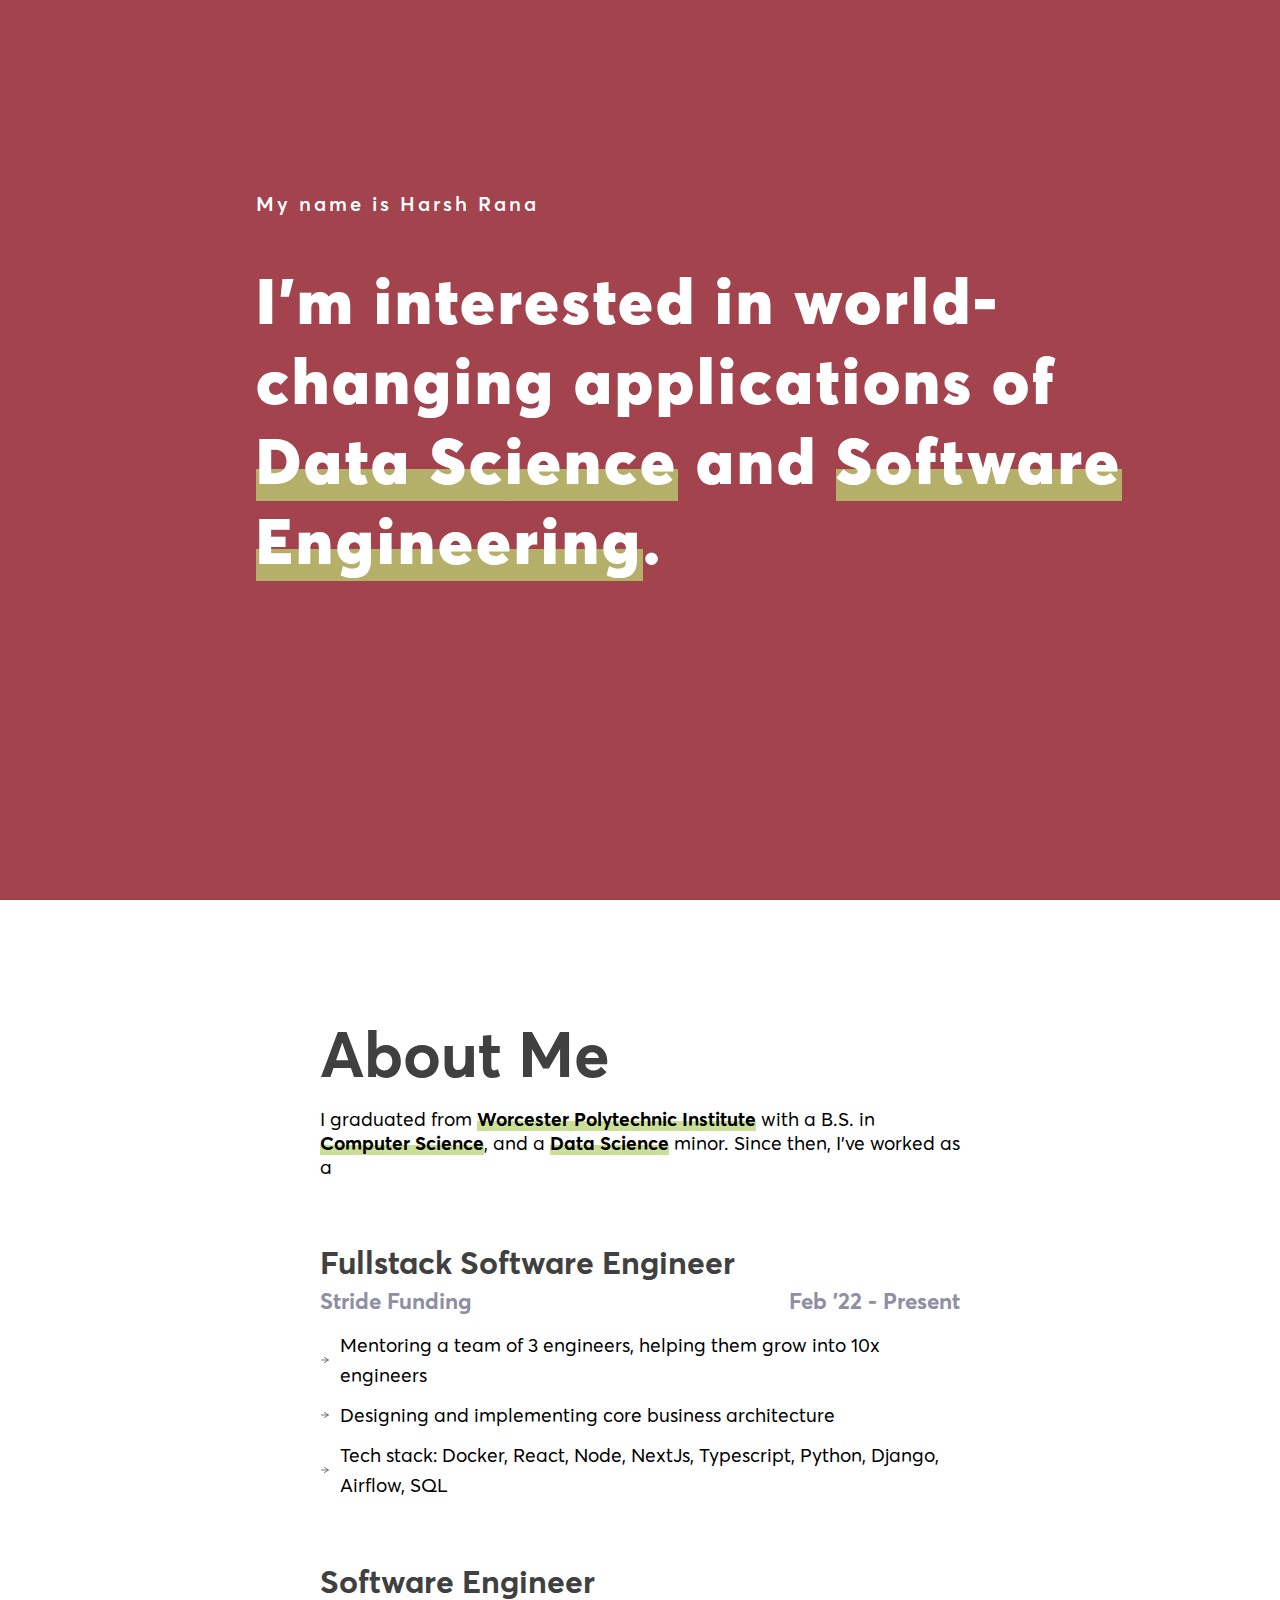
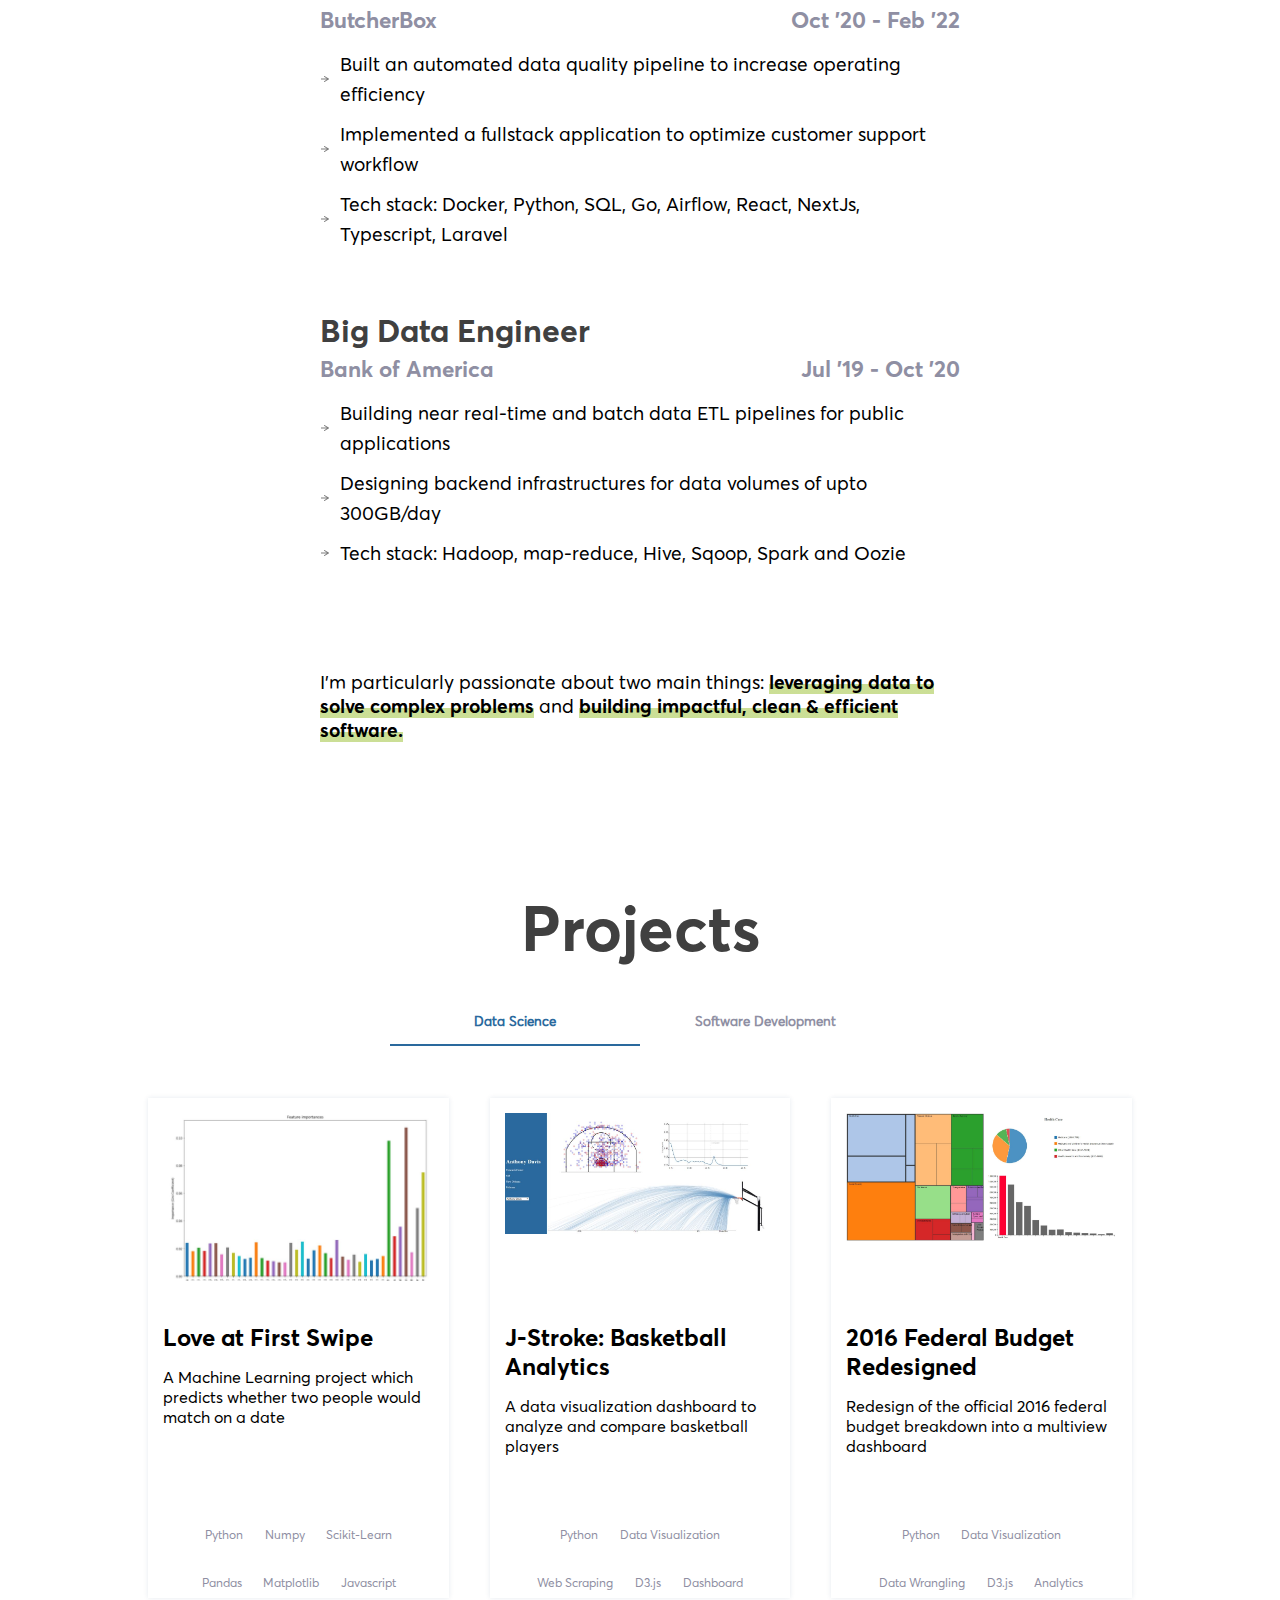
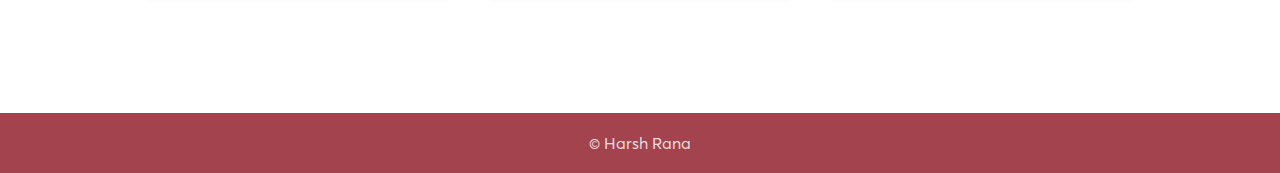
==== commit 948f0f18: "more copy changes and added sf experience" ====
--- a/index.html
+++ b/index.html
@@ -55,7 +55,7 @@
             <div class="landing-text">
                 <h2>My name is Harsh Rana</h2>
 
-                <h1>I'm interested in world-changing use cases of <span class="highlight-text">Data Science</span> and <span class="highlight-text">Software Engineering</span>.</h1>
+                <h1>I'm interested in world-changing applications of <span class="highlight-text">Data Science</span> and <span class="highlight-text">Software Engineering</span>.</h1>
 
             </div>
         </div>
@@ -67,10 +67,28 @@
                     <div class="narrow-section">
                         <h1 class="section-header">About Me</h1>
                         <p>
-                            I graduated from Worcester Polytechnic Institute with a B.S. in Computer Science, and a Data Science minor. Since then, I've worked as a </p>
+                            I graduated from <span class="highlight-text-2">Worcester Polytechnic Institute</span> with a B.S. in <span class="highlight-text-2">Computer Science</span>, and a <span class="highlight-text-2">Data Science</span> minor. Since then, I've worked as a </p>
                     </div>
 
                         <div id="exp-1" class="exp-text">
+                            <h1>Fullstack Software Engineer</h1>
+                            <div class="job-subheader">
+                                <div class="row">
+                                    <h2>Stride Funding</h2>
+                                </div>
+                                <div class="row right">
+                                    <h2>Feb '22 - Present</h2>
+                                </div>
+                            </div>
+                            <ul class="custom-list-1">
+                                <li>Mentoring a team of 3 engineers, helping them grow into 10x engineers</li>
+                                <li>Designing and implementing core business architecture</li>
+                                <li>Tech stack: Docker, React, Node, NextJs, Typescript, Python, Django, Airflow, SQL</li>
+                            </ul>
+                            <br>
+                        </div>
+
+                        <div id="exp-2" class="exp-text">
                             <h1>Software Engineer</h1>
                             <div class="job-subheader">
                                 <div class="row">
@@ -82,13 +100,14 @@
                             </div>
                             <ul class="custom-list-1">
                                 <li>Built an automated data quality pipeline to increase operating efficiency</li>
-                                <li>Productionized a fullstack application to optimize customer support workflow</li>
+                                <li>Implemented a fullstack application to optimize customer support workflow</li>
+                                <li>Tech stack: Docker, Python, SQL, Go, Airflow, React, NextJs, Typescript, Laravel</li>
                             </ul>
                             <br>
                         </div>
 
 
-                        <div id="exp-1" class="exp-text">
+                        <div id="exp-3" class="exp-text">
                             <h1>Big Data Engineer</h1>
                             <div class="job-subheader">
                                 <div class="row">
@@ -101,7 +120,7 @@
                             <ul class="custom-list-1">
                                 <li>Building near real-time and batch data ETL pipelines for public applications</li>
                                 <li>Designing backend infrastructures for data volumes of upto 300GB/day</li>
-                                <li>Day-to-day technologies: Hadoop, map-reduce, Hive, Sqoop, Spark and Oozie</li>
+                                <li>Tech stack: Hadoop, map-reduce, Hive, Sqoop, Spark and Oozie</li>
                             </ul>
                             <br>
                         </div>
@@ -109,14 +128,12 @@
                         <br><br>
 
                     <div class="narrow-section">
-                        <p>
-                        In a sentence, I'm passionate about two main things: <span class="highlight-text-2">leveraging data to solve complex problems</span> and <span class="highlight-text-2">building impactful, clean &amp; efficient software.</span>
+                        <p>I'm particularly passionate about two main things: <span class="highlight-text-2">leveraging data to solve complex problems</span> and <span class="highlight-text-2">building impactful, clean &amp; efficient software.</span>
                     </p>
                 </div>
                 </div>
             </div>
         </div>
-
 
 
         <div class="section">
--- a/css/stylesheet.css
+++ b/css/stylesheet.css
@@ -27,8 +27,7 @@
     --text-primary: hsl(0, 0%, 25%);
     --text-blue: hsl(207, 58%, 39%);
     --text-secondary: hsl(240, 10%, 60%);
-    --text-highlight: hsl(54, 94%, 64%);
-    --text-highlight: hsl(76, 53%, 64%);
+    --text-highlight: hsla(76, 53%, 64%, 0.75);
     --text-light: hsl(120, 50%, 100%);
     --text-hover: hsl(120, 50%, 70%);
 
--- a/css/styles.css
+++ b/css/styles.css
@@ -103,14 +103,14 @@
 
 .highlight-text {
     display: inline;
-    background-image: linear-gradient(var(--bg-secondary) 70%, var(--text-highlight) 30%);
+    background-image: linear-gradient(var(--bg-secondary) 60%, var(--text-highlight) 40%);
     font-family: 'AvertaQuibi-Black', sans-serif;
 
 }
 
 .highlight-text-2 {
     display: inline;
-    background-image: linear-gradient(var(--bg-primary) 70%, var(--text-highlight) 30%);
+    background-image: linear-gradient(var(--bg-primary) 60%, var(--text-highlight) 40%);
     font-family: 'AvertaQuibi-Bold', sans-serif;
 
 }
@@ -371,6 +371,7 @@
     transition: opacity 1s;
     overflow: hidden;
     width: 100%;
+    margin: 5% 0;
 }
 
 .exp-text.inactive {
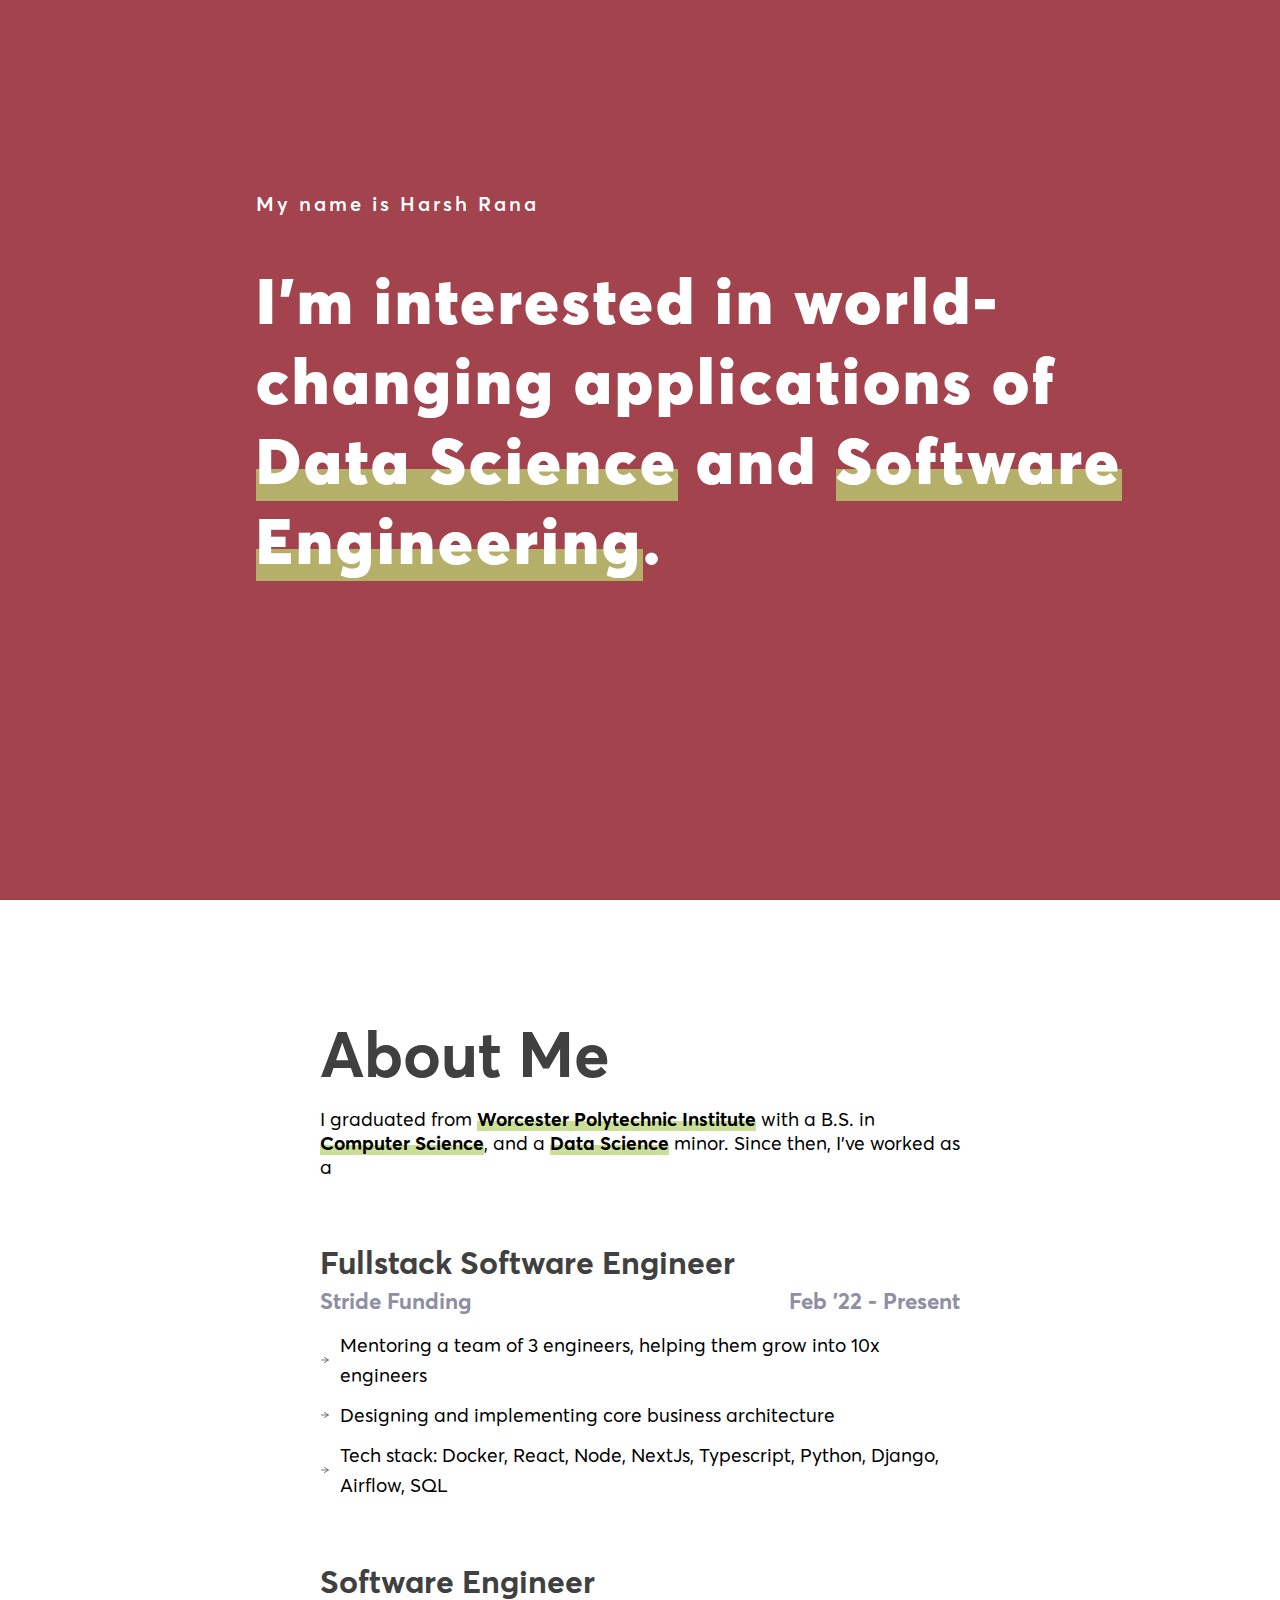
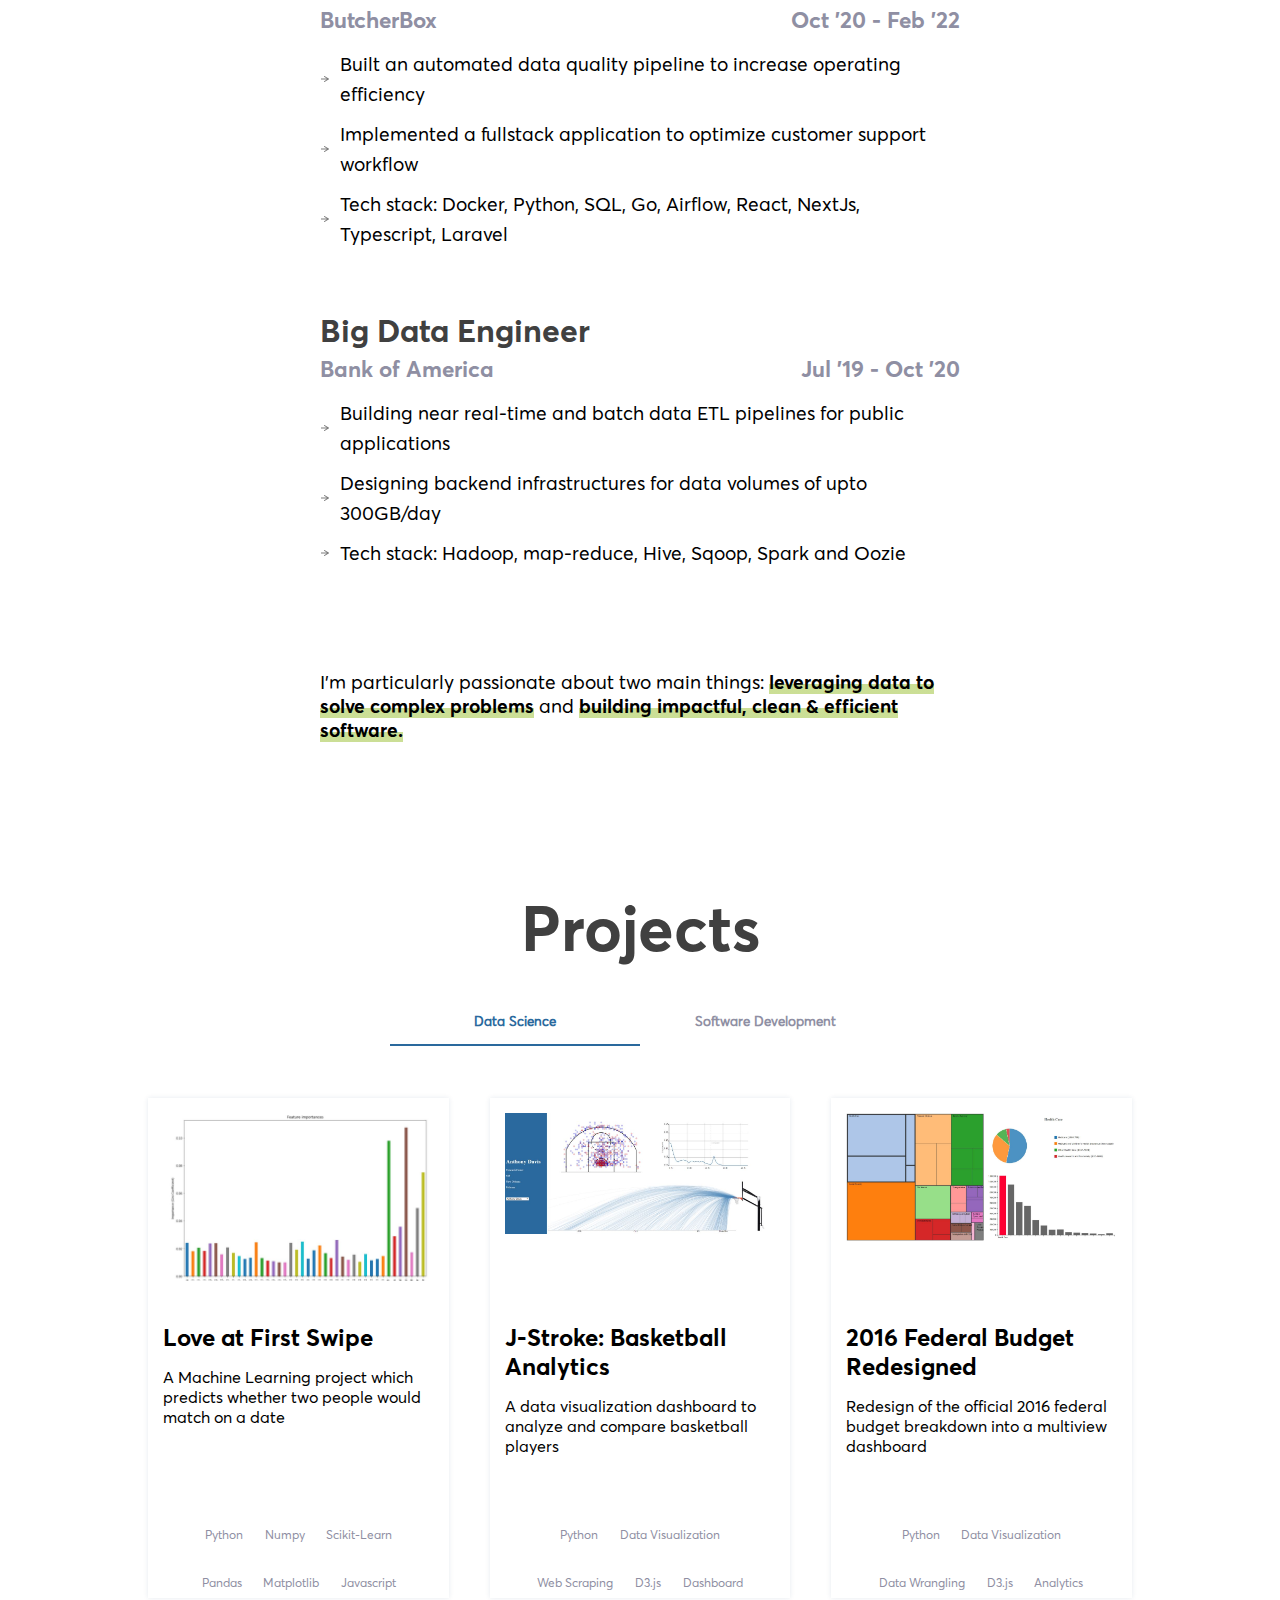
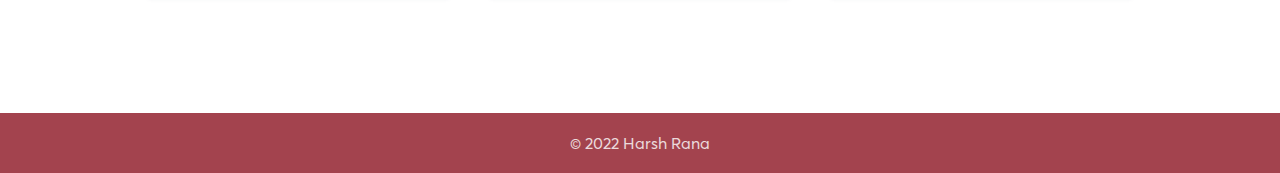
==== commit 38d6f86a: "added year to copy" ====
--- a/index.html
+++ b/index.html
@@ -300,7 +300,7 @@
             </div>
         </div>
         <div class="section footer">
-            <p><span class="copy">&copy;</span> Harsh Rana </p>
+            <p><span class="copy">&copy;</span> 2022 Harsh Rana </p>
         </div>
 
 
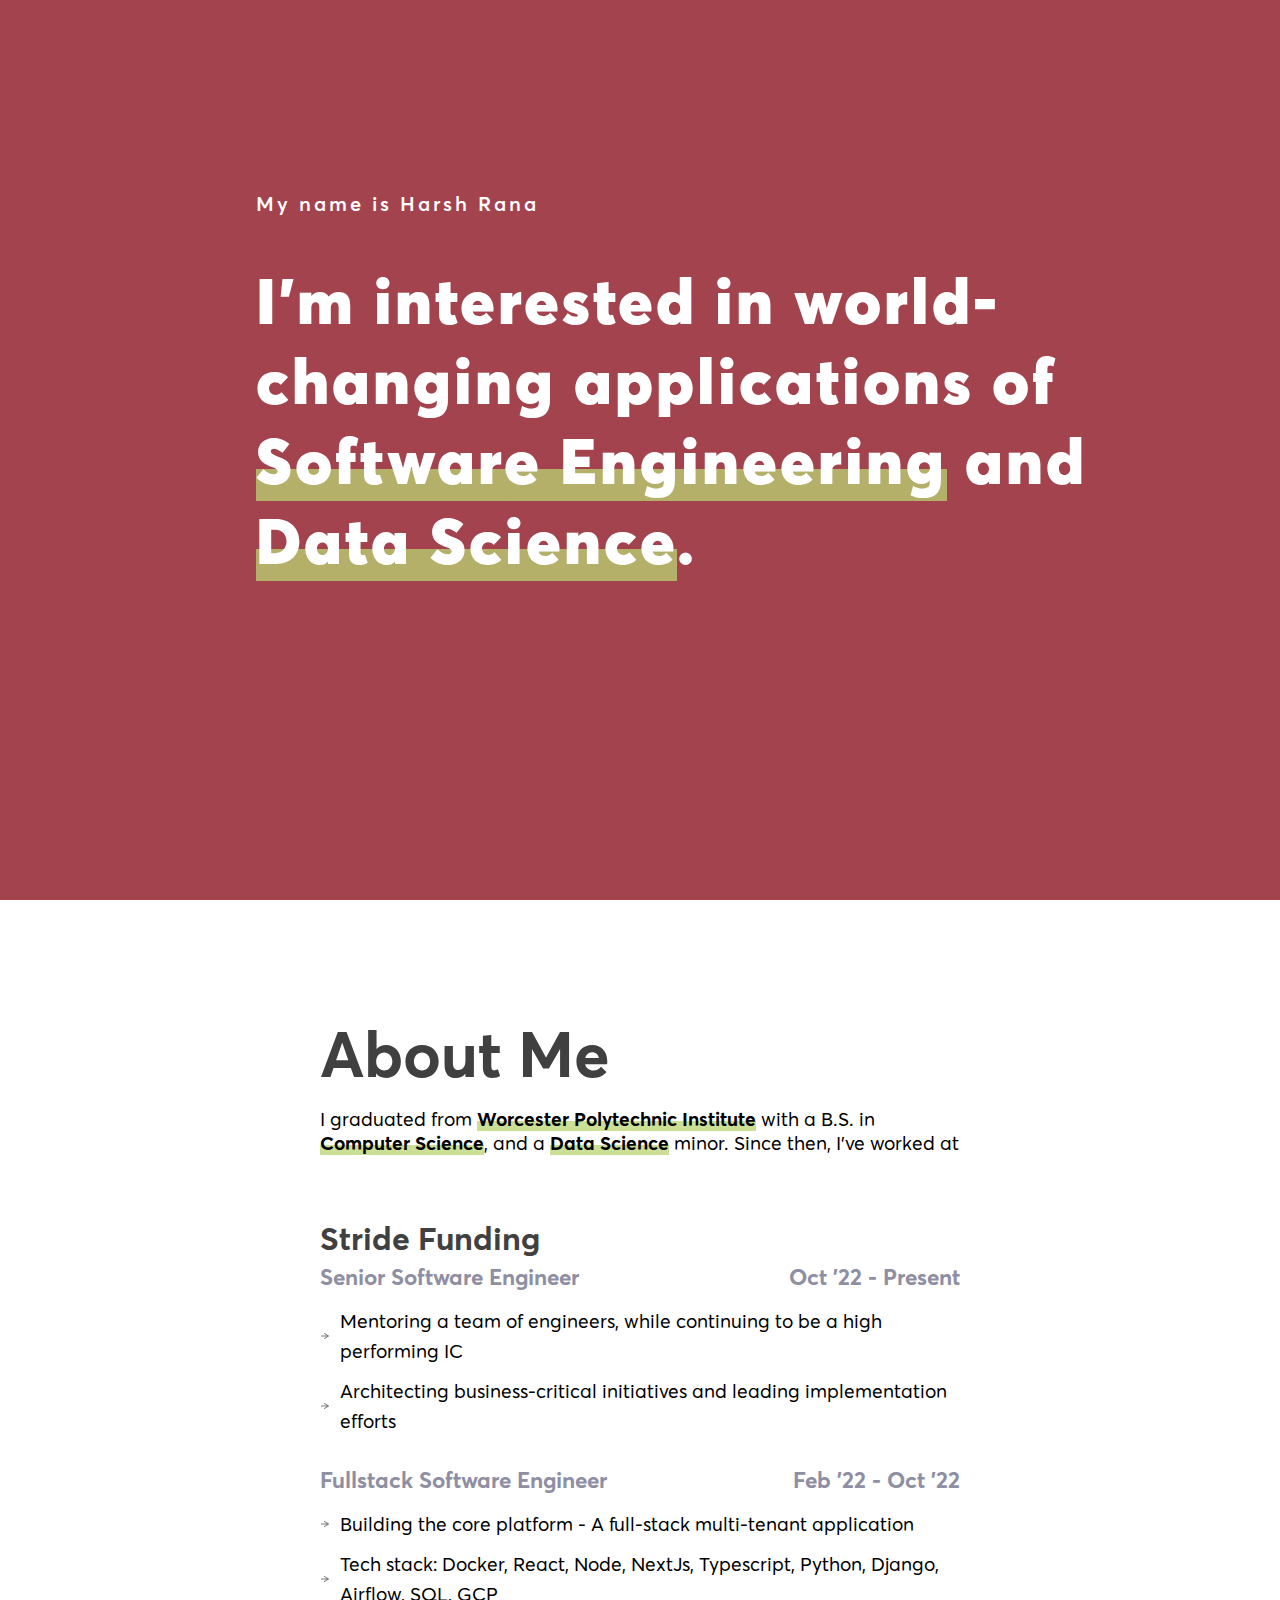
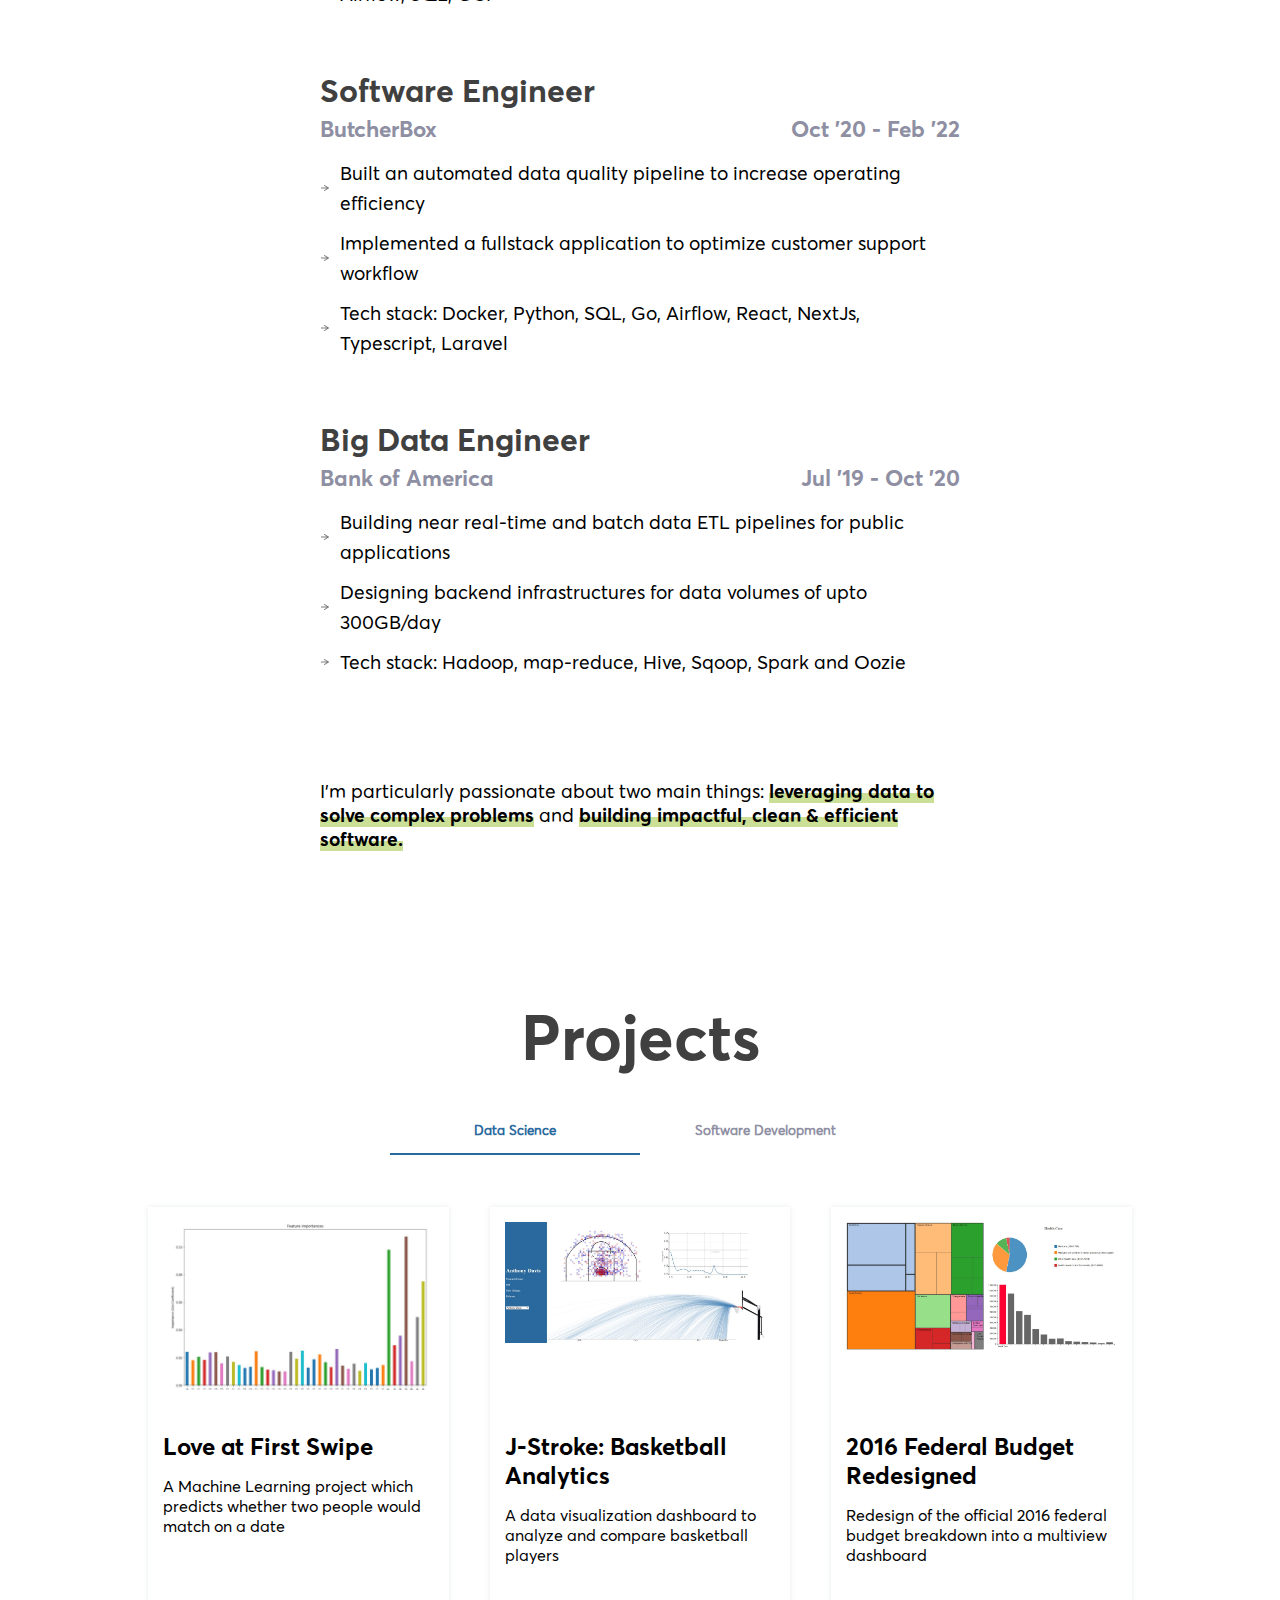
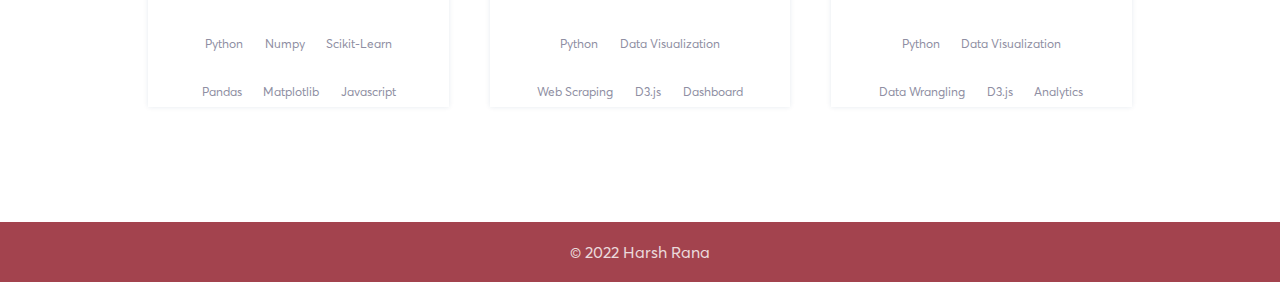
==== commit 0a513ea7: "much needed updates" ====
--- a/index.html
+++ b/index.html
@@ -15,7 +15,6 @@
     </title>
     <link rel="stylesheet" href="css/stylesheet.css" type="text/css">
     <link rel="stylesheet" href="css/styles.css" type="text/css">
-    <link rel="stylesheet" href="./css/flickity.css" media="screen">
 
     <!-- Font awesome -->
     <link rel="stylesheet" href="https://use.fontawesome.com/releases/v5.2.0/css/all.css" integrity="sha384-hWVjflwFxL6sNzntih27bfxkr27PmbbK/iSvJ+a4+0owXq79v+lsFkW54bOGbiDQ" crossorigin="anonymous">
@@ -27,6 +26,11 @@
 <body>
     <div class="fixed-nav">
         <ul>
+            <li>
+                <a href="https://twitter.com/_harshrana" target="_blank" rel="noopener" aria-label="Visit Harsh's Twitter">
+                    <i class="fab fa-twitter fa-icon"></i>
+                </a>
+            </li>
             <li>
                 <a href="https://www.linkedin.com/in/harshrana1997/" target="_blank" rel="noopener" aria-label="Visit Harsh's LinkedIn">
                     <i class="fab fa-linkedin fa-icon"></i>
@@ -55,7 +59,7 @@
             <div class="landing-text">
                 <h2>My name is Harsh Rana</h2>
 
-                <h1>I'm interested in world-changing applications of <span class="highlight-text">Data Science</span> and <span class="highlight-text">Software Engineering</span>.</h1>
+                <h1>I'm interested in world-changing applications of <span class="highlight-text">Software Engineering</span> and <span class="highlight-text">Data Science</span>.</h1>
 
             </div>
         </div>
@@ -67,23 +71,35 @@
                     <div class="narrow-section">
                         <h1 class="section-header">About Me</h1>
                         <p>
-                            I graduated from <span class="highlight-text-2">Worcester Polytechnic Institute</span> with a B.S. in <span class="highlight-text-2">Computer Science</span>, and a <span class="highlight-text-2">Data Science</span> minor. Since then, I've worked as a </p>
+                            I graduated from <span class="highlight-text-2">Worcester Polytechnic Institute</span> with a B.S. in <span class="highlight-text-2">Computer Science</span>, and a <span class="highlight-text-2">Data Science</span> minor. Since then, I've worked at </p>
                     </div>
 
                         <div id="exp-1" class="exp-text">
-                            <h1>Fullstack Software Engineer</h1>
+                            <h1>Stride Funding</h1>
                             <div class="job-subheader">
                                 <div class="row">
-                                    <h2>Stride Funding</h2>
+                                    <h2>Senior Software Engineer</h2>
                                 </div>
                                 <div class="row right">
-                                    <h2>Feb '22 - Present</h2>
+                                    <h2>Oct '22 - Present</h2>
                                 </div>
                             </div>
                             <ul class="custom-list-1">
-                                <li>Mentoring a team of 3 engineers, helping them grow into 10x engineers</li>
-                                <li>Designing and implementing core business architecture</li>
-                                <li>Tech stack: Docker, React, Node, NextJs, Typescript, Python, Django, Airflow, SQL</li>
+                                <li>Mentoring a team of engineers, while continuing to be a high performing IC</li>
+                                <li>Architecting business-critical initiatives and leading implementation efforts</li>
+                            </ul>
+                            <br>
+                            <div class="job-subheader">
+                                <div class="row">
+                                    <h2>Fullstack Software Engineer</h2>
+                                </div>
+                                <div class="row right">
+                                    <h2>Feb '22 - Oct '22</h2>
+                                </div>
+                            </div>
+                            <ul class="custom-list-1">
+                                <li>Building the core platform - A full-stack multi-tenant application</li>
+                                <li>Tech stack: Docker, React, Node, NextJs, Typescript, Python, Django, Airflow, SQL, GCP</li>
                             </ul>
                             <br>
                         </div>
@@ -306,7 +322,6 @@
 
     </div>
 </body>
-<script src="./js/flickity.pkgd.min.js"></script>
 <script src="./js/scripts_main.js"></script>
 
 </html>
--- a/css/styles.css
+++ b/css/styles.css
@@ -385,17 +385,6 @@
     margin-bottom: 10px;
 }
 
-.exp-content .flickity-button {
-    background-color: var(--bg-secondary);
-    color: var(--text-light);
-}
-
-.exp-content .flickity-button:hover {
-    background-color: var(--bg-secondary);
-    color: var(--text-light);
-    opacity: 0.9;
-}
-
 .custom-list-1 {
     font-size: 1.2rem;
 }
@@ -730,14 +719,6 @@
         font-size: 1.5em;
     }
 
-    .exp-content .flickity-prev-next-button.previous {
-        display: none;
-    }
-
-    .exp-content .flickity-prev-next-button.next {
-        display: none;
-    }
-
 
     /*-----Projects------*/
     .project-carousel {
